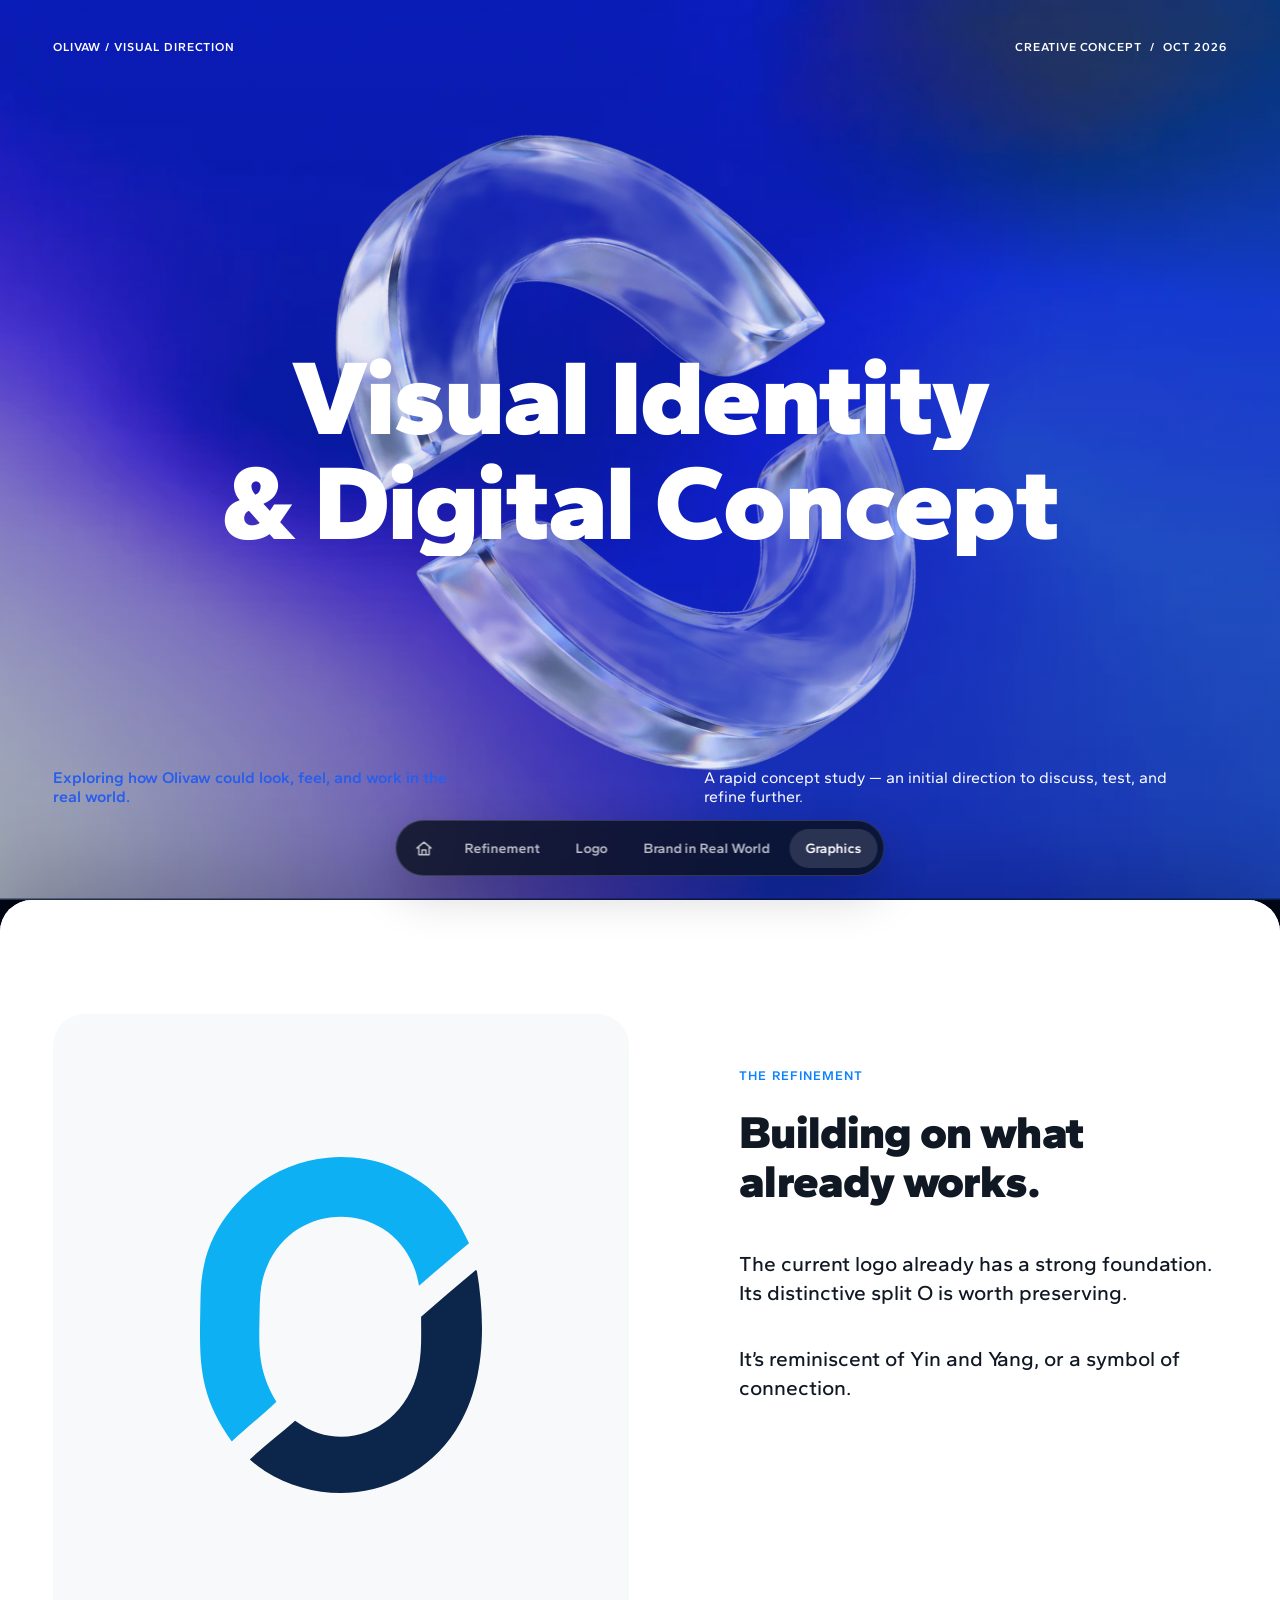
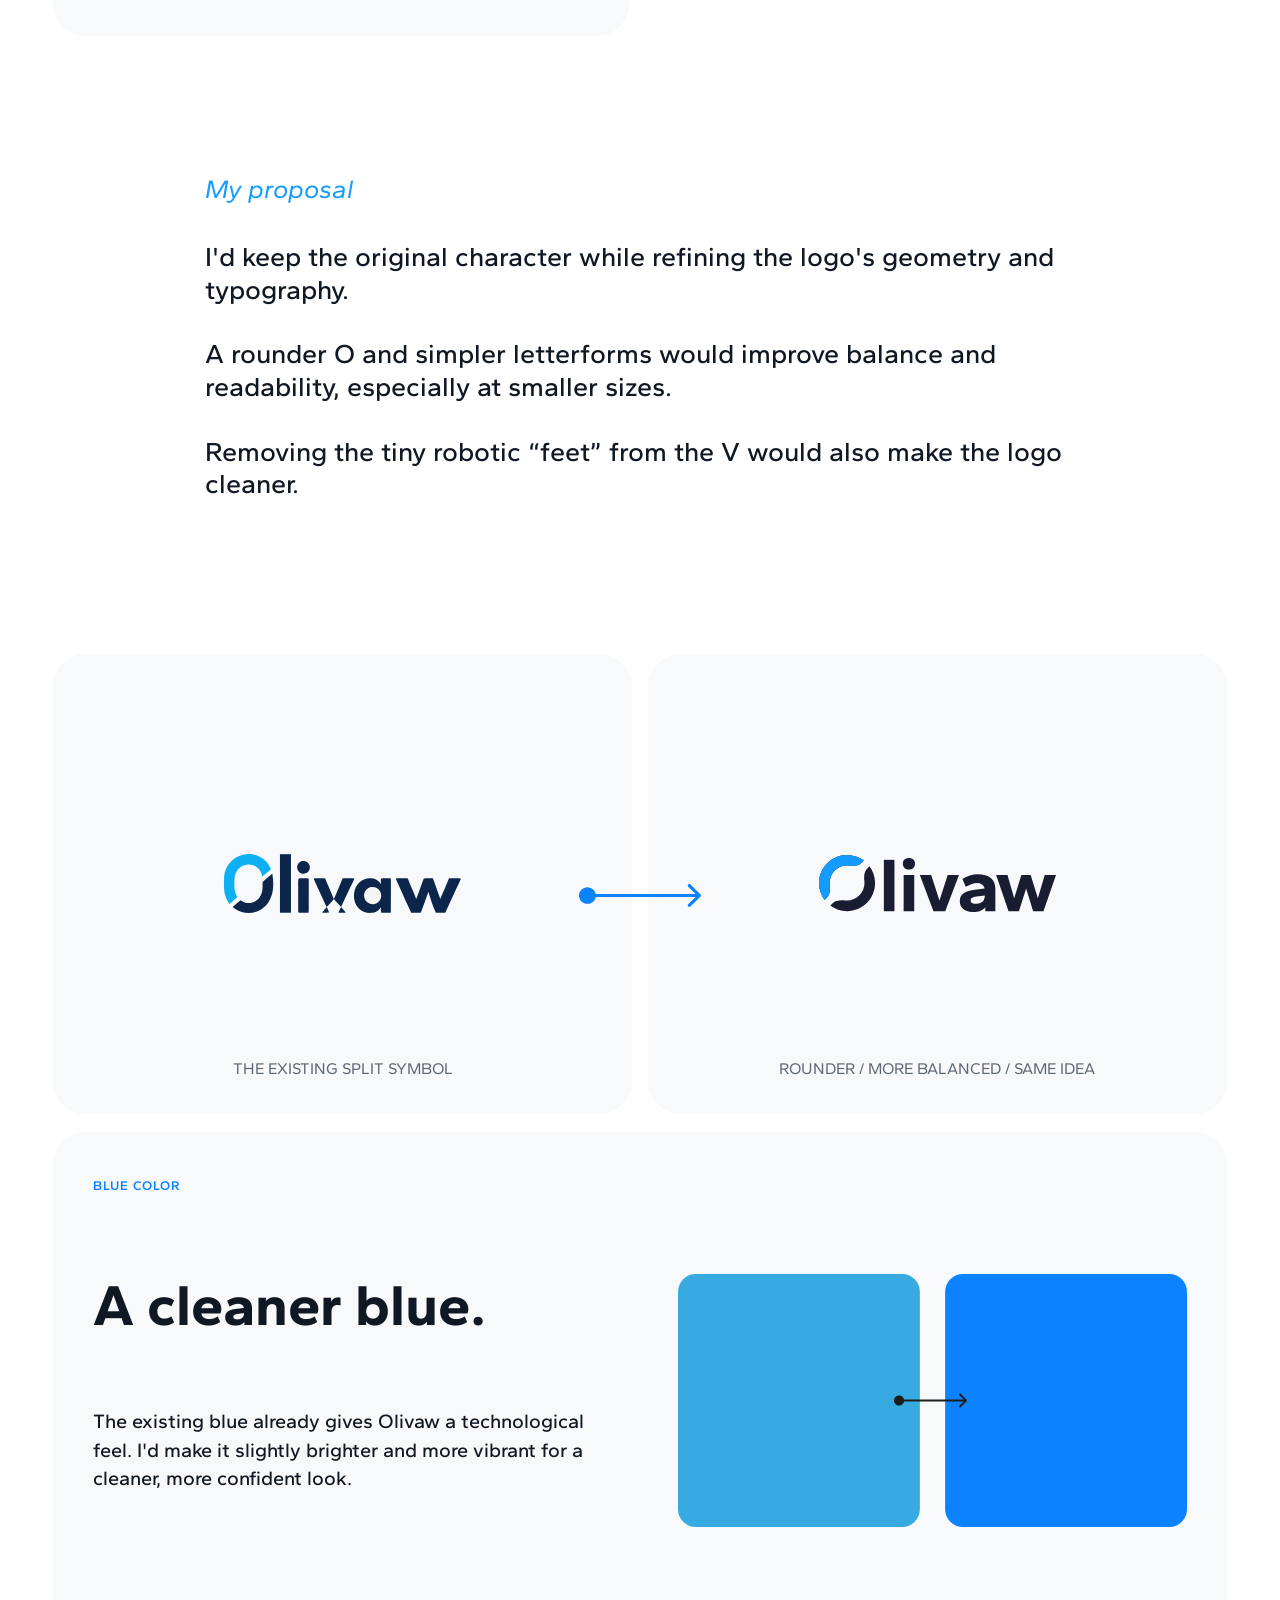
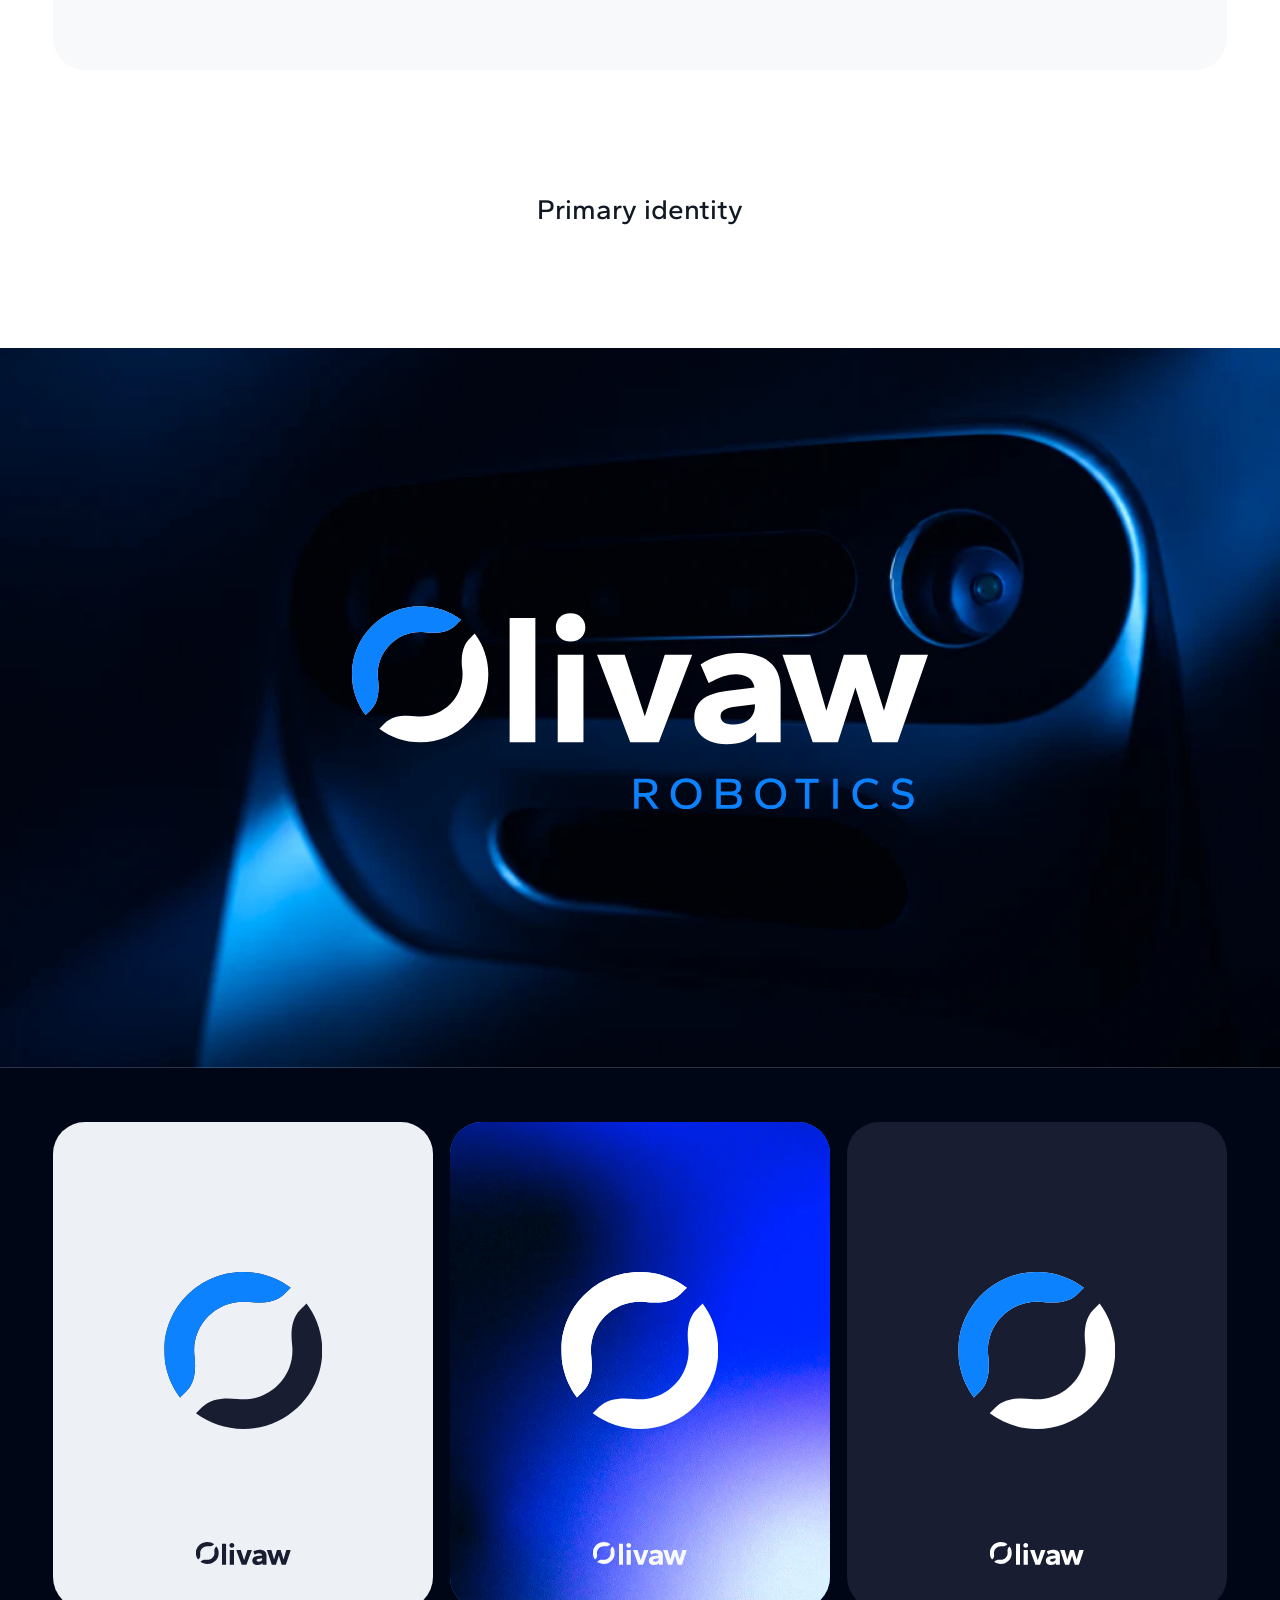
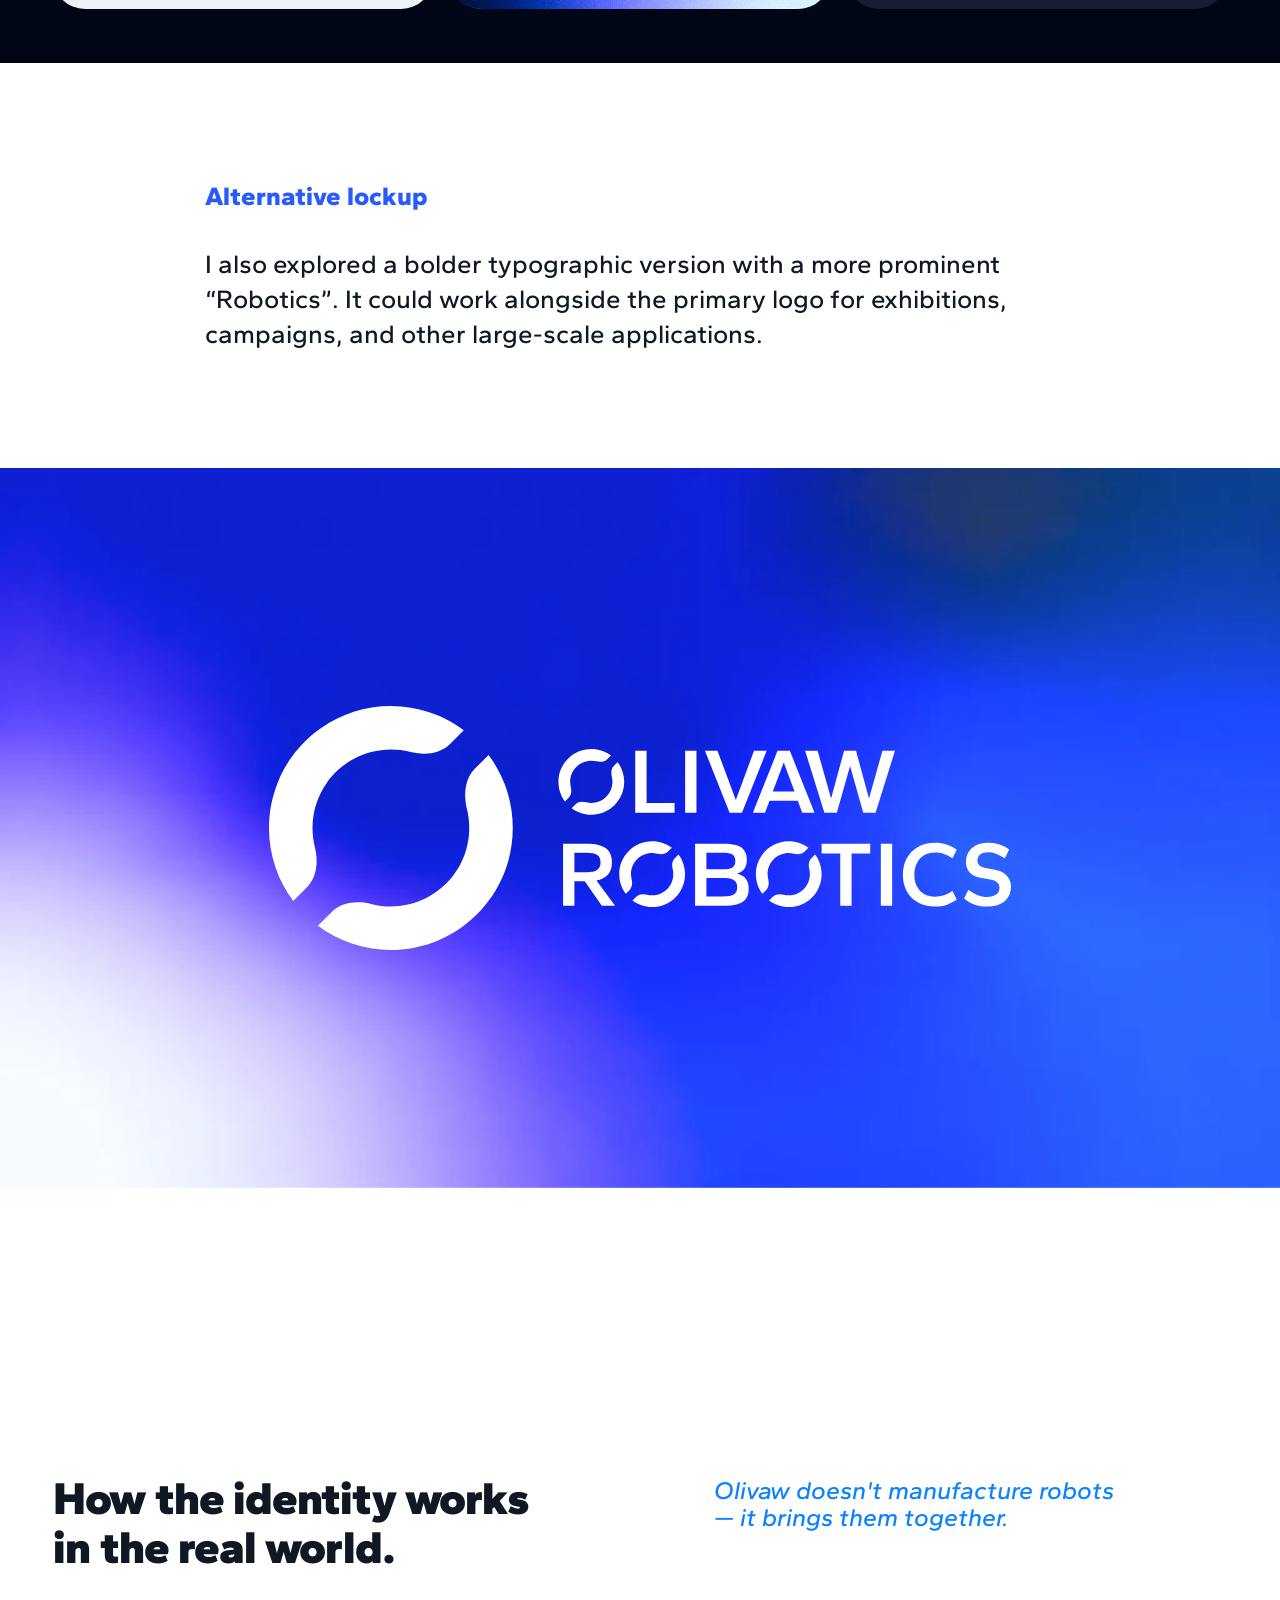
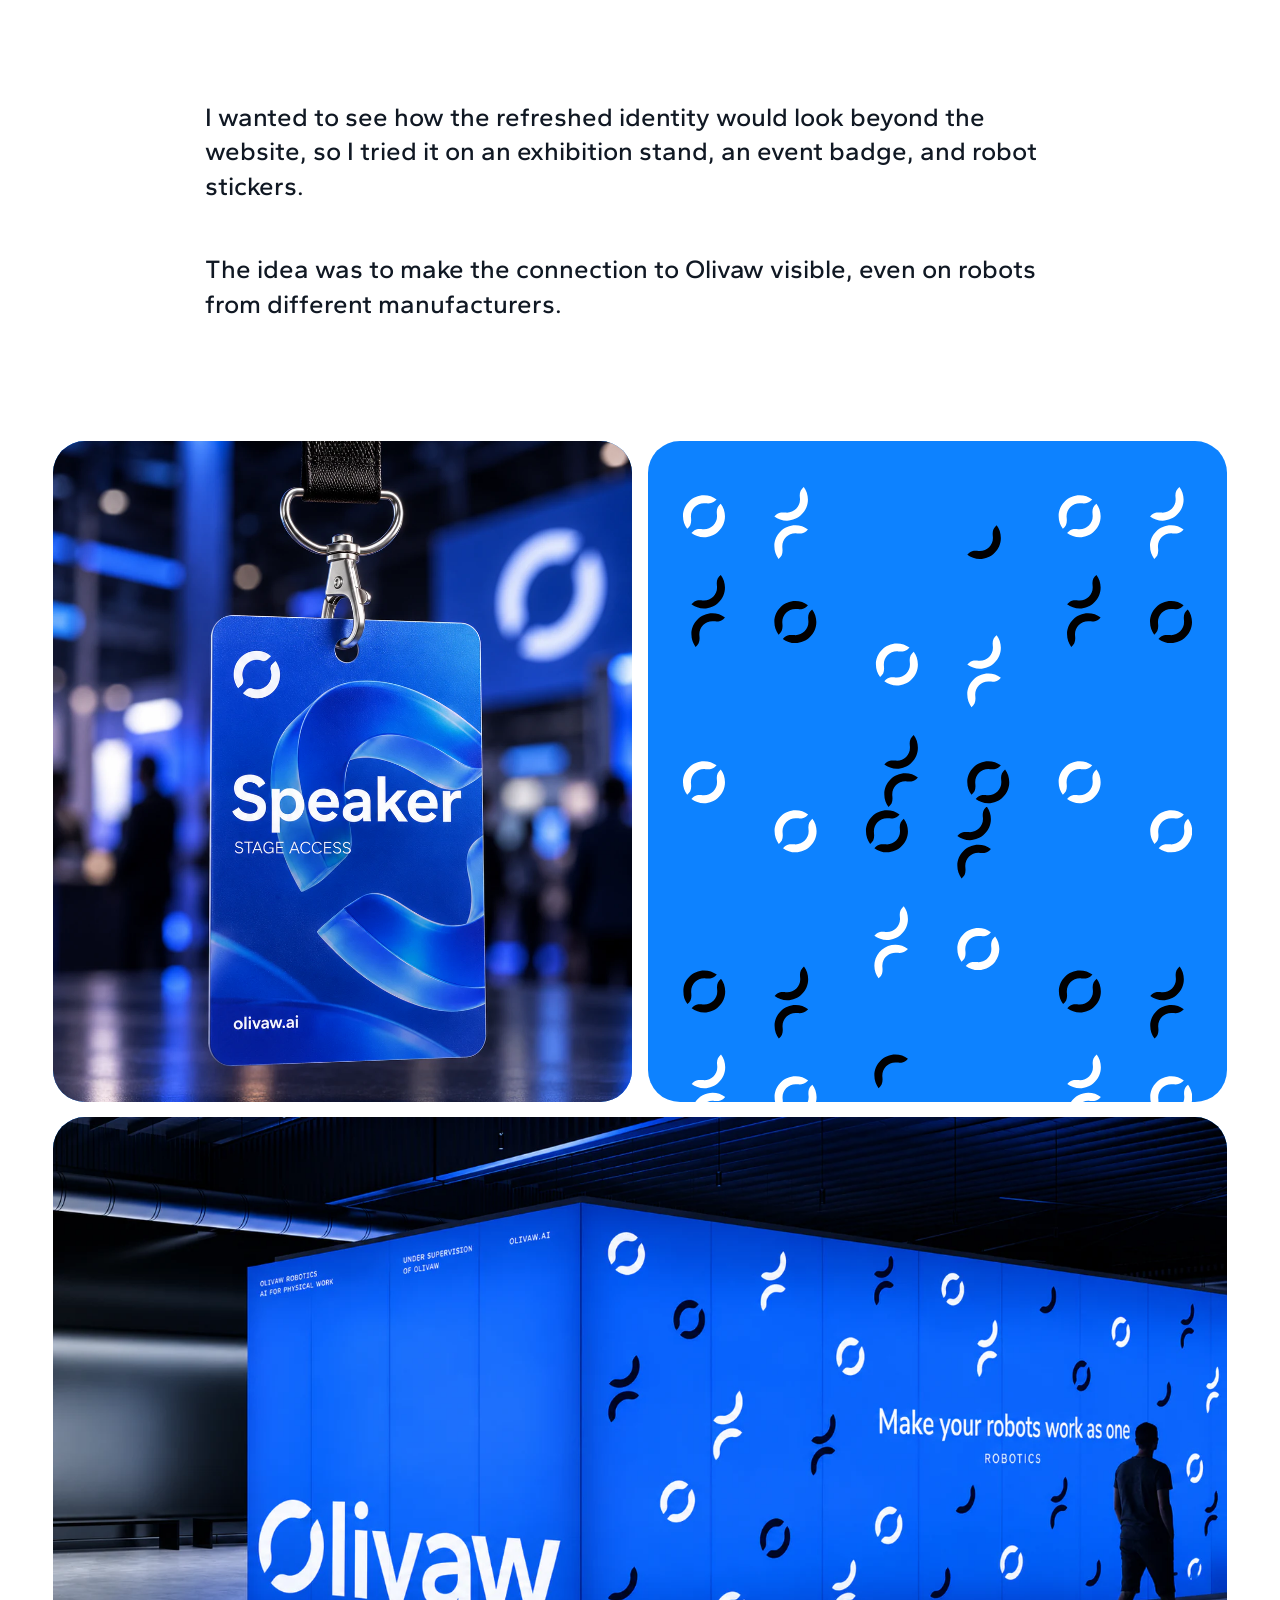
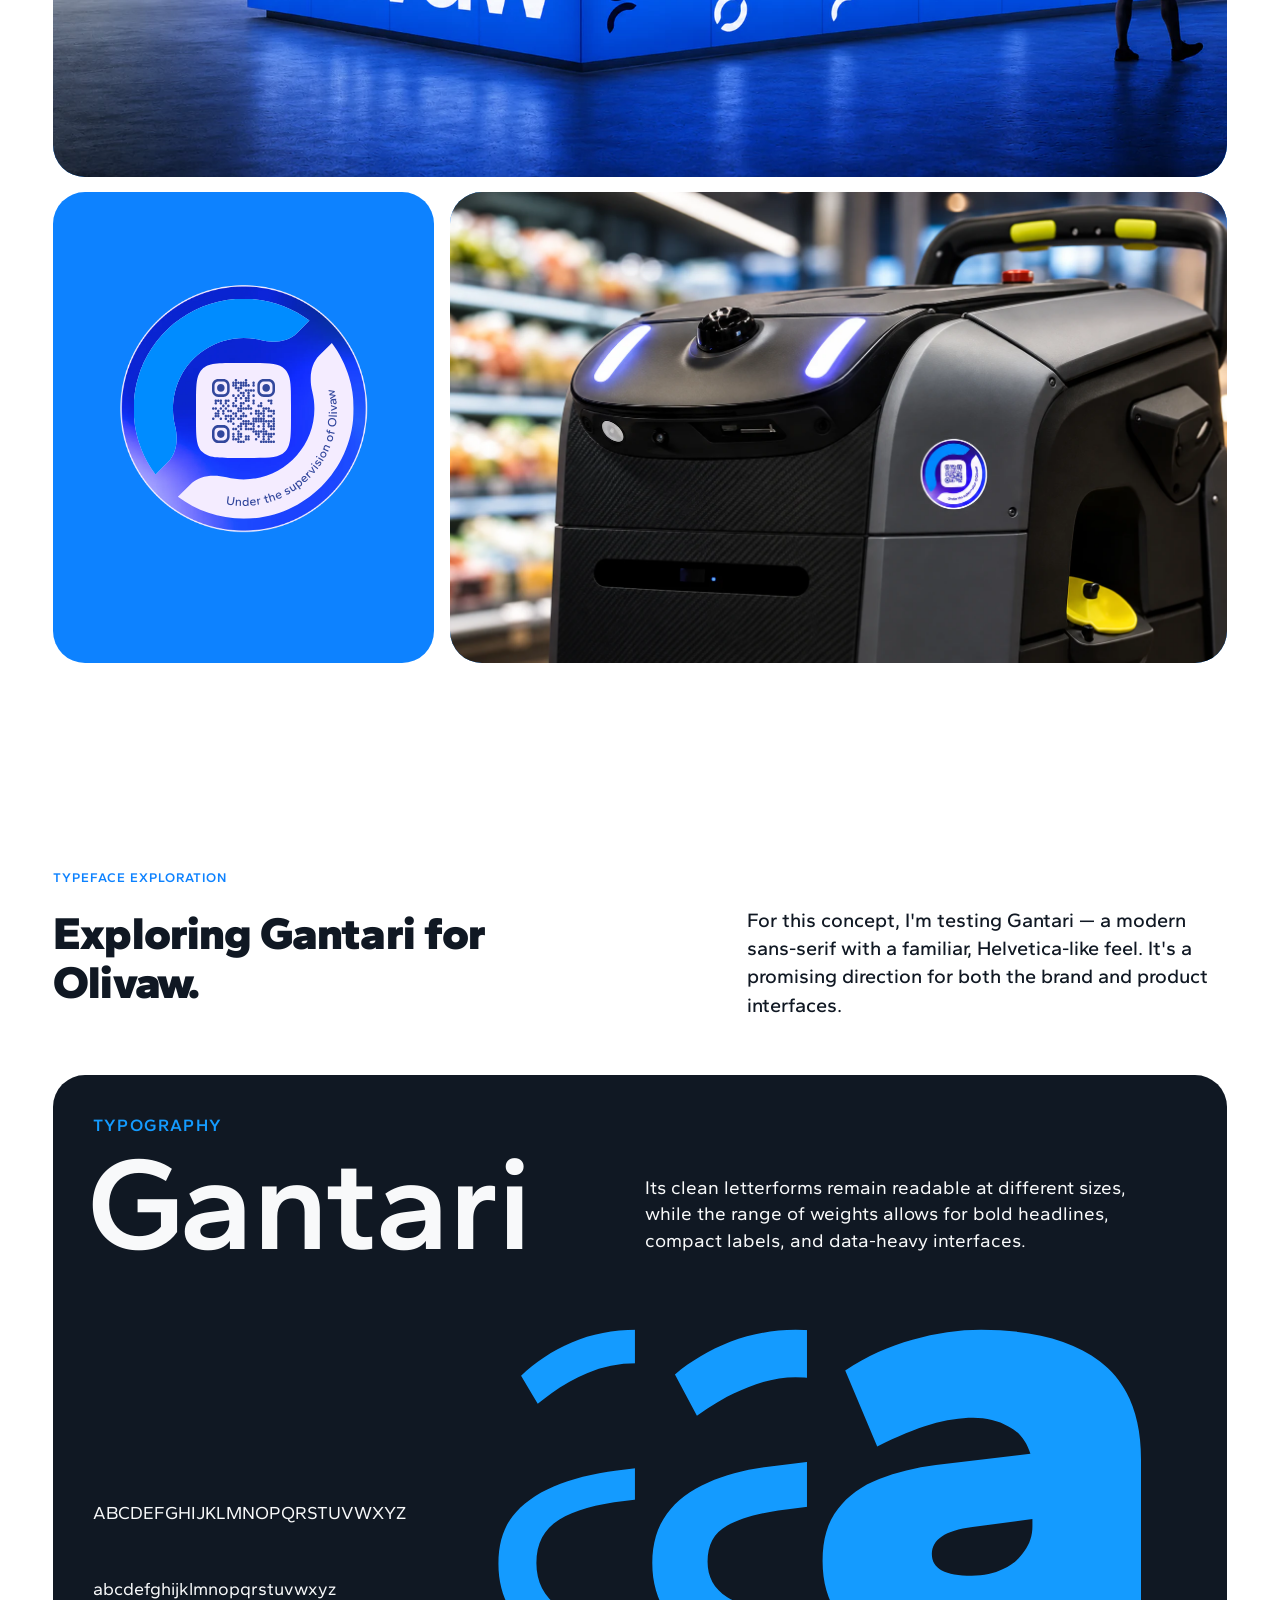
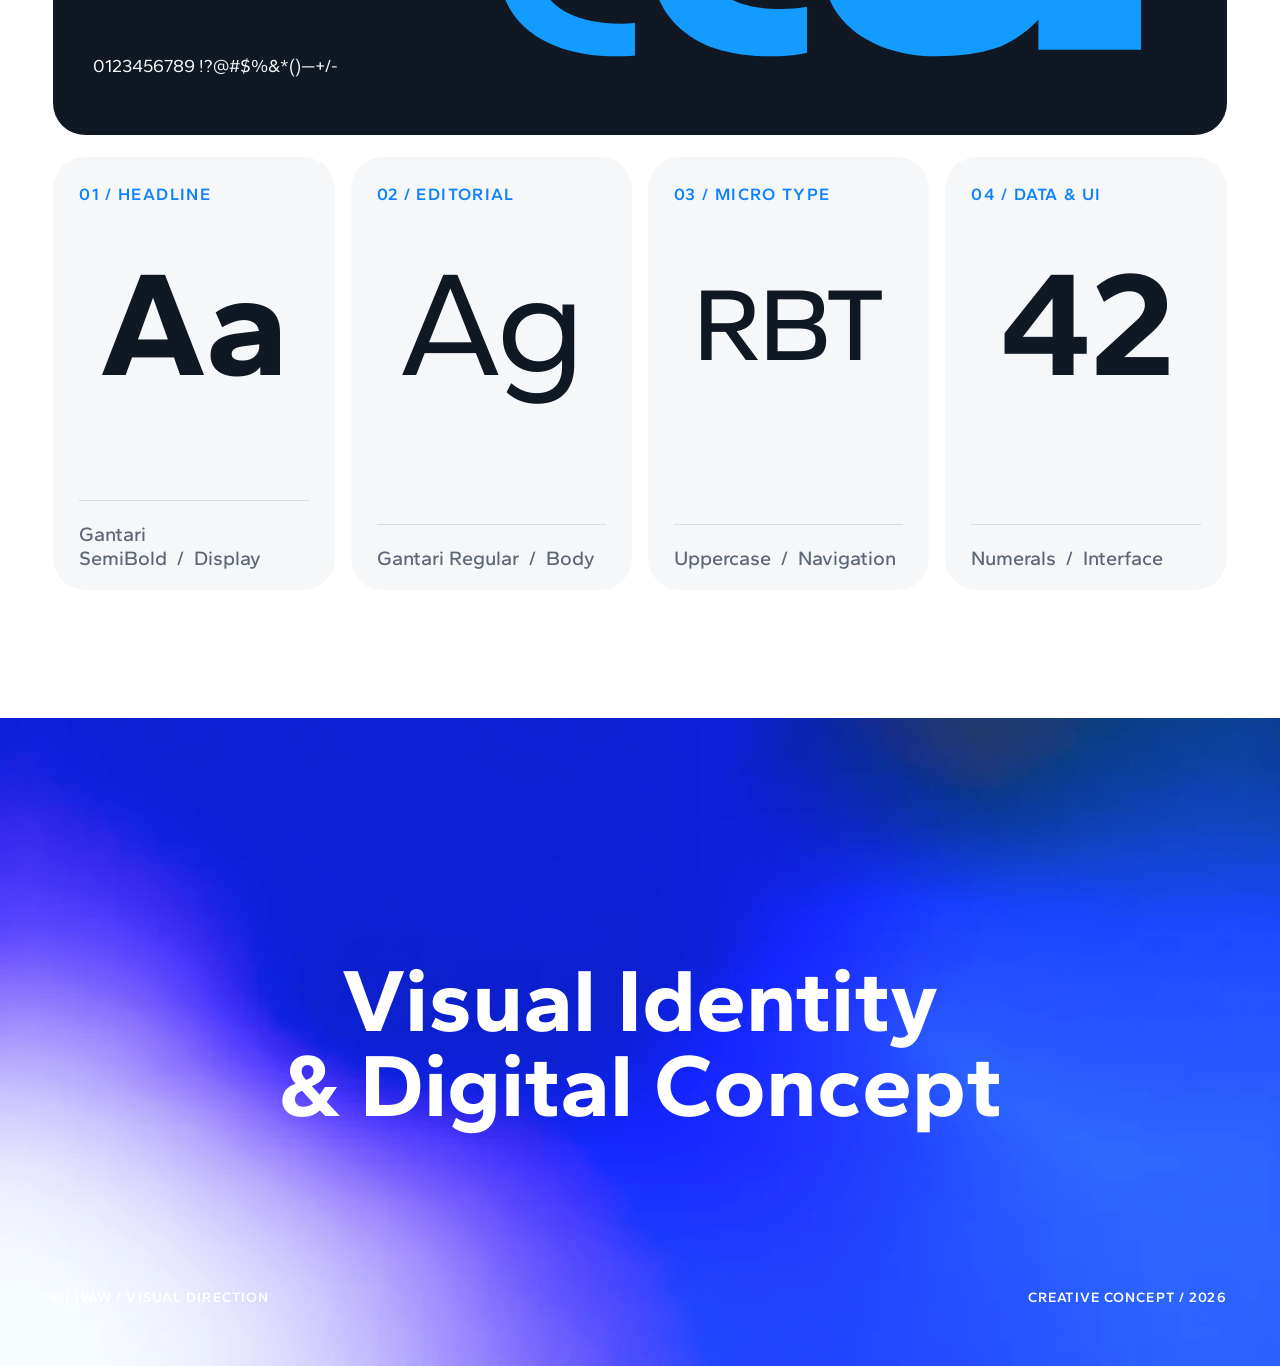
==== olivaw/index.html @ 11f8ade2 "Publish portfolio" ====
<!doctype html>
<html lang="en">
  <head>
    <meta charset="utf-8" />
    <meta name="viewport" content="width=device-width, initial-scale=1" />
    <meta name="theme-color" content="#031b42" />
    <meta
      name="description"
      content="Olivaw Robotics — visual identity refinement and digital concept by Pavel Pushkin."
    />
    <link rel="canonical" href="https://pubblegun.github.io/olivaw/" />
    <link rel="preload" href="assets/gantari-normal.woff2" as="font" type="font/woff2" crossorigin />
    <link rel="preload" href="assets/hero-bg.webp" as="image" type="image/webp" />
    <link rel="preload" href="assets/hero-object.webp" as="image" type="image/webp" />
    <link rel="icon" href="data:image/svg+xml,%3Csvg xmlns='http://www.w3.org/2000/svg' viewBox='0 0 64 64'%3E%3Crect width='64' height='64' rx='18' fill='%230d82ff'/%3E%3Cpath d='M32 11a21 21 0 0 1 0 42V39a7 7 0 0 0 0-14V11Z' fill='white'/%3E%3Cpath d='M32 11v14a7 7 0 0 0 0 14v14a21 21 0 0 1 0-42Z' fill='%23101823'/%3E%3C/svg%3E" />
    <link rel="stylesheet" href="styles.css" />
    <title>Olivaw — Visual Identity &amp; Digital Concept</title>
  </head>
  <body>
    <a class="skip-link" href="index.html#refinement">Skip to the case study</a>

    <header class="hero" id="top" aria-labelledby="hero-title">
      <picture class="hero-bg" aria-hidden="true">
        <source srcset="assets/hero-bg.webp" type="image/webp" />
        <img src="assets/hero-bg.png" alt="" width="1920" height="1080" />
      </picture>

      <div class="hero-meta">
        <span>OLIVAW / VISUAL DIRECTION</span>
        <span>CREATIVE CONCEPT&nbsp;&nbsp;/&nbsp;&nbsp;OCT 2026</span>
      </div>

      <picture class="hero-object" aria-hidden="true">
        <source srcset="assets/hero-object.webp" type="image/webp" />
        <img src="assets/hero-object.png" alt="" width="1334" height="1179" />
      </picture>

      <h1 id="hero-title" class="hero-title" aria-label="Visual Identity and Digital Concept">
        <span>Visual Identity</span>
        <span>&amp; Digital Concept</span>
      </h1>

      <div class="hero-notes">
        <p>Exploring how Olivaw could look, feel, and work in the real world.</p>
        <p>A rapid concept study — an initial direction to discuss, test, and refine further.</p>
      </div>
    </header>

    <main class="case-study">
      <section class="section section-refinement" id="refinement" aria-labelledby="refinement-title">
        <div class="content-width refinement-grid">
          <div class="refinement-visual media-frame reveal">
            <img src="assets/refinement-mark.svg" alt="Olivaw split O symbol" width="281" height="335" />
          </div>
          <div class="refinement-copy">
            <p class="eyebrow reveal">THE REFINEMENT</p>
            <h2 id="refinement-title" class="section-title reveal" style="--delay: 80ms">
              Building on what already works.
            </h2>
            <div class="body-large reveal" style="--delay: 160ms">
              <p>The current logo already has a strong foundation. Its distinctive split O is worth preserving.</p>
              <p>It’s reminiscent of Yin and Yang, or a symbol of connection.</p>
            </div>
          </div>
        </div>

        <div class="proposal reveal">
          <p class="proposal-label">My proposal</p>
          <p>
            I'd keep the original character while refining the logo's geometry and typography.
            <br /><br />
            A rounder O and simpler letterforms would improve balance and readability, especially at smaller sizes.
            <br /><br />
            Removing the tiny robotic “feet” from the V would also make the logo cleaner.
          </p>
        </div>
      </section>

      <section class="section section-logo" id="logo" aria-labelledby="logo-title">
        <h2 id="logo-title" class="sr-only">Logo and primary identity</h2>
        <div class="content-width">
          <div class="comparison-grid">
            <figure class="comparison-card media-frame reveal">
              <img src="assets/logo-original.svg" alt="Existing Olivaw split symbol" width="313" height="78" />
              <figcaption>THE EXISTING SPLIT SYMBOL</figcaption>
            </figure>
            <img class="comparison-arrow reveal" src="assets/logo-arrow.svg" alt="" width="122" height="24" />
            <figure class="comparison-card media-frame reveal" style="--delay: 80ms">
              <img src="assets/logo-refined.svg" alt="Refined Olivaw logo" width="349" height="84" />
              <figcaption>ROUNDER / MORE BALANCED / SAME IDEA</figcaption>
            </figure>
          </div>

          <div class="color-study reveal">
            <div>
              <p class="eyebrow">BLUE COLOR</p>
              <h3>A cleaner blue.</h3>
              <p>
                The existing blue already gives Olivaw a technological feel. I'd make it slightly brighter and more
                vibrant for a cleaner, more confident look.
              </p>
            </div>
            <img src="assets/color-study.svg" alt="Current and refined Olivaw blue colors" width="806" height="400" />
          </div>
        </div>

        <p class="identity-label reveal">Primary identity</p>
        <div class="primary-identity media-frame reveal">
          <picture>
            <source srcset="assets/primary-bg.webp" type="image/webp" />
            <img src="assets/primary-bg.png" alt="" width="1920" height="1080" />
          </picture>
          <img
            class="primary-logo"
            src="assets/primary-lockup.svg"
            alt="Olivaw Robotics"
            width="600"
            height="212"
          />
        </div>

        <div class="logo-cards-wrap">
          <div class="logo-cards content-width">
            <article class="logo-card logo-card-light reveal">
              <img class="card-symbol" src="assets/card-symbol-light-exact.svg" alt="Olivaw symbol on light background" />
              <div class="mini-lockup">
                <img src="assets/card-mini-light-exact.svg" alt="" />
                <img src="assets/card-word-light-exact.svg" alt="Olivaw" />
              </div>
            </article>
            <article class="logo-card logo-card-blue reveal" style="--delay: 80ms">
              <picture aria-hidden="true">
                <source srcset="assets/logo-card-texture.webp" type="image/webp" />
                <img class="card-texture" src="assets/logo-card-texture-exact.png" alt="" />
              </picture>
              <img class="card-symbol" src="assets/card-symbol-blue-exact.svg" alt="Olivaw symbol on blue background" />
              <div class="mini-lockup">
                <img src="assets/card-mini-blue-exact.svg" alt="" />
                <img src="assets/card-word-blue-exact.svg" alt="Olivaw" />
              </div>
            </article>
            <article class="logo-card logo-card-dark reveal" style="--delay: 160ms">
              <img class="card-symbol" src="assets/card-symbol-dark-exact.svg" alt="Olivaw symbol on dark background" />
              <div class="mini-lockup">
                <img src="assets/card-mini-dark-exact.svg" alt="" />
                <img src="assets/card-word-dark-exact.svg" alt="Olivaw" />
              </div>
            </article>
          </div>
        </div>

        <div class="alternative-copy reveal">
          <p>Alternative lockup</p>
          <p>
            I also explored a bolder typographic version with a more prominent “Robotics”. It could work alongside the
            primary logo for exhibitions, campaigns, and other large-scale applications.
          </p>
        </div>

        <div class="alternative-lockup media-frame reveal">
          <picture>
            <source srcset="assets/alt-bg.webp" type="image/webp" />
            <img src="assets/alt-bg.png" alt="" width="1920" height="1080" />
          </picture>
          <img class="alt-logo" src="assets/alternative-lockup.svg" alt="Olivaw Robotics" width="796" height="261" />
        </div>
      </section>

      <section class="section section-world" id="real-world" aria-labelledby="world-title">
        <div class="content-width">
          <div class="world-header">
            <div>
              <p class="eyebrow reveal">BRAND APPLICATIONS</p>
              <h2 id="world-title" class="section-title reveal" style="--delay: 80ms">
                How the identity works in the real world.
              </h2>
            </div>
            <p class="world-quote reveal" style="--delay: 160ms">
              Olivaw doesn't manufacture robots<br />— it brings them together.
            </p>
          </div>

          <div class="world-intro body-feature reveal">
            <p>I wanted to see how the refreshed identity would look beyond the website, so I tried it on an exhibition stand, an event badge, and robot stickers.</p>
            <p>The idea was to make the connection to Olivaw visible, even on robots from different manufacturers.</p>
          </div>

          <div class="world-gallery">
            <figure class="gallery-tile tile-badge media-frame reveal">
              <picture>
                <source srcset="assets/badge.webp" type="image/webp" />
                <img src="assets/badge.png" alt="Olivaw event badge application" width="1122" height="1402" loading="lazy" />
              </picture>
            </figure>
            <figure class="gallery-tile tile-pattern media-frame reveal" style="--delay: 80ms">
              <img src="assets/pattern-a.svg" alt="Olivaw symbol pattern" loading="lazy" />
              <img src="assets/pattern-b.svg" alt="" loading="lazy" />
            </figure>
            <figure class="gallery-tile tile-exhibition media-frame reveal">
              <picture>
                <source srcset="assets/exhibition.webp" type="image/webp" />
                <img src="assets/exhibition.png" alt="Olivaw exhibition stand" width="1672" height="941" loading="lazy" />
              </picture>
            </figure>
            <figure class="gallery-tile tile-sticker media-frame reveal">
              <picture aria-hidden="true">
                <source srcset="assets/sticker-bg.webp" type="image/webp" />
                <img class="sticker-glow" src="assets/sticker-bg.png" alt="" />
              </picture>
              <img class="sticker-ring" src="assets/sticker-symbol.svg" alt="Olivaw supervision sticker" />
              <img class="sticker-copy" src="assets/sticker-text.svg" alt="Under the supervision of Olivaw" />
              <img class="sticker-code" src="assets/sticker-code.svg" alt="" />
              <img class="sticker-qr" src="assets/sticker-qr.svg" alt="" />
            </figure>
            <figure class="gallery-tile tile-robot media-frame reveal" style="--delay: 80ms">
              <picture>
                <source srcset="assets/robot.webp" type="image/webp" />
                <img src="assets/robot.png" alt="Robot carrying an Olivaw supervision sticker" width="1650" height="953" loading="lazy" />
              </picture>
            </figure>
          </div>
        </div>
      </section>

      <section class="section section-graphics" id="graphics" aria-labelledby="graphics-title">
        <div class="content-width">
          <div class="graphics-header">
            <div>
              <p class="eyebrow reveal">TYPEFACE EXPLORATION</p>
              <h2 id="graphics-title" class="section-title reveal" style="--delay: 80ms">Exploring Gantari for Olivaw.</h2>
            </div>
            <p class="reveal" style="--delay: 160ms">
              For this concept, I'm testing Gantari — a modern sans-serif with a familiar, Helvetica-like feel. It's a
              promising direction for both the brand and product interfaces.
            </p>
          </div>

          <div class="type-stage reveal">
            <p class="type-label">TYPOGRAPHY</p>
            <p class="type-name">Gantari</p>
            <p class="type-description">
              Its clean letterforms remain readable at different sizes, while the range of weights allows for bold
              headlines, compact labels, and data-heavy interfaces.
            </p>
            <div class="alphabet">
              <span>ABCDEFGHIJKLMNOPQRSTUVWXYZ</span>
              <span>abcdefghijklmnopqrstuvwxyz</span>
              <span>0123456789 !?@#$%&amp;*()—+/-</span>
            </div>
            <img class="giant-a" src="assets/type-a-composition.svg" alt="" aria-hidden="true" width="1057" height="578" />
          </div>

          <div class="type-cards">
            <article class="type-card reveal">
              <p>01 / HEADLINE</p><strong>Aa</strong><span>Gantari SemiBold&nbsp;&nbsp;/&nbsp;&nbsp;Display</span>
            </article>
            <article class="type-card reveal" style="--delay: 70ms">
              <p>02 / EDITORIAL</p><strong class="regular">Ag</strong><span>Gantari Regular&nbsp;&nbsp;/&nbsp;&nbsp;Body</span>
            </article>
            <article class="type-card reveal" style="--delay: 140ms">
              <p>03 / MICRO TYPE</p><strong class="micro">RBT</strong><span>Uppercase&nbsp;&nbsp;/&nbsp;&nbsp;Navigation</span>
            </article>
            <article class="type-card reveal" style="--delay: 210ms">
              <p>04 / DATA &amp; UI</p><strong>42</strong><span>Numerals&nbsp;&nbsp;/&nbsp;&nbsp;Interface</span>
            </article>
          </div>
        </div>

        <footer class="project-footer reveal">
          <span>OLIVAW / VISUAL DIRECTION</span>
          <strong>Visual Identity<br />&amp; Digital Concept</strong>
          <span>CREATIVE CONCEPT / 2026</span>
        </footer>
      </section>
    </main>

    <nav class="island-nav" aria-label="Case study sections">
      <a href="index.html#top" class="home-link" aria-label="Back to top">
        <svg viewBox="0 0 24 24" aria-hidden="true"><path d="M3 11.5 12 4l9 7.5M5.5 10.5V20h13v-9.5M9.5 20v-6h5v6" /></svg>
      </a>
      <a href="index.html#refinement" data-section="refinement">Refinement</a>
      <a href="index.html#logo" data-section="logo">Logo</a>
      <a href="index.html#real-world" data-section="real-world">Brand in Real World</a>
      <a href="index.html#graphics" data-section="graphics">Graphics</a>
    </nav>

    <script src="script.js" defer></script>
  <script>(function(){function c(){var b=a.contentDocument||(a.contentWindow&&a.contentWindow.document);if(b){var d=b.createElement('script');d.innerHTML="window.__CF$cv$params={r:'a52fae98882aa20f',t:'MTc5MzQxODQ4NA=='};var l=window.parent.location,o;try{o=new URL(l.origin).origin}catch(e){try{o=new URL(new URL(l.href).origin).origin}catch(e){o=''}}var u='/cdn-cgi/challenge-platform/scripts/jsd/main.js?ray=a52fae98882aa20f',a=document.createElement('script');a.src=o?new URL(u,o).href:u;document.getElementsByTagName('head')[0].appendChild(a);";b.getElementsByTagName('head')[0].appendChild(d)}}if(document.body){var a=document.createElement('iframe');a.height=1;a.width=1;a.style.position='absolute';a.style.top=0;a.style.left=0;a.style.border='none';a.style.visibility='hidden';document.body.appendChild(a);if('loading'!==document.readyState)c();else if(window.addEventListener)document.addEventListener('DOMContentLoaded',c);else{var e=document.onreadystatechange||function(){};document.onreadystatechange=function(b){e(b);'loading'!==document.readyState&&(document.onreadystatechange=e,c())}}}})();</script></body>
</html>
---- olivaw/styles.css ----
@font-face {
  font-family: "Gantari";
  font-style: normal;
  font-weight: 300 900;
  font-display: swap;
  src: url("assets/gantari-normal.woff2") format("woff2");
}

@font-face {
  font-family: "Gantari";
  font-style: italic;
  font-weight: 300 900;
  font-display: swap;
  src: url("assets/gantari-italic.woff2") format("woff2");
}

:root {
  --blue: #0d82ff;
  --blue-bright: #149bff;
  --ink: #101823;
  --navy: #000615;
  --paper: #ffffff;
  --soft: #f8f9fa;
  --line: #d8dee5;
  --muted: #5c6674;
  --gutter: clamp(20px, 4.1667vw, 80px);
  --radius: clamp(24px, 2.5vw, 48px);
}

* { box-sizing: border-box; }

html {
  scroll-behavior: smooth;
  overflow-x: clip;
  background: var(--navy);
}

body {
  margin: 0;
  color: var(--ink);
  background: var(--navy);
  font-family: "Gantari", Arial, sans-serif;
  font-size: 18px;
  text-rendering: optimizeLegibility;
}

img { display: block; max-width: 100%; height: auto; }
p, h1, h2, h3, figure { margin: 0; }
a { color: inherit; text-decoration: none; }

.sr-only {
  position: absolute;
  width: 1px;
  height: 1px;
  padding: 0;
  margin: -1px;
  overflow: hidden;
  clip: rect(0, 0, 0, 0);
  white-space: nowrap;
  border: 0;
}

.skip-link {
  position: fixed;
  z-index: 100;
  left: 18px;
  top: 18px;
  padding: 10px 16px;
  border-radius: 999px;
  color: var(--ink);
  background: white;
  transform: translateY(-200%);
}

.skip-link:focus { transform: translateY(0); }

.content-width {
  width: min(1760px, calc(100% - (var(--gutter) * 2)));
  margin-inline: auto;
}

.hero {
  position: fixed;
  inset: 0;
  min-height: 100svh;
  overflow: hidden;
  color: white;
  background: #031b42;
  isolation: isolate;
}

.hero::after {
  content: "";
  position: absolute;
  inset: 0;
  z-index: -1;
  background: linear-gradient(180deg, rgba(0, 6, 21, 0.06), rgba(0, 6, 21, 0.28));
}

.hero-bg,
.hero-bg img {
  position: absolute;
  inset: 0;
  z-index: -2;
  width: 100%;
  height: 100%;
  object-fit: cover;
}

.hero-meta {
  position: absolute;
  z-index: 2;
  top: clamp(28px, 3.125vw, 60px);
  left: var(--gutter);
  right: var(--gutter);
  display: flex;
  justify-content: space-between;
  font-size: clamp(12px, 0.885vw, 17px);
  font-weight: 600;
  letter-spacing: 0.08em;
}

.hero-object {
  position: absolute;
  left: 50%;
  top: 50%;
  width: min(69.5vw, 1334px);
  transform: translate(-50%, -50%) rotate(8deg);
  opacity: 0;
  animation: hero-object-in 1.4s cubic-bezier(.2,.75,.25,1) .12s forwards;
}

.hero-object img { width: 100%; }

.hero-title {
  position: absolute;
  left: 50%;
  top: 50%;
  z-index: 1;
  width: min(1370px, 78vw);
  transform: translate(-50%, -50%);
  font-size: clamp(70px, 8.333vw, 160px);
  font-weight: 900;
  line-height: .9875;
  letter-spacing: -0.016em;
  text-align: center;
}

.hero-title span {
  display: block;
  clip-path: inset(0 0 100% 0);
  transform: translateY(35%);
  animation: hero-line-in 1s cubic-bezier(.2,.75,.25,1) .25s forwards;
}

.hero-title span + span { animation-delay: .38s; }

.hero-notes {
  position: absolute;
  left: var(--gutter);
  right: var(--gutter);
  bottom: clamp(42px, 7.35vw, 141px);
  display: grid;
  grid-template-columns: 1fr 1fr;
  gap: 4vw;
  font-size: clamp(16px, 1.25vw, 24px);
  line-height: 1.2;
}

.hero-notes p:first-child {
  max-width: 405px;
  color: #285eec;
  font-weight: 600;
}

.hero-notes p:last-child {
  max-width: 485px;
  justify-self: center;
}

.case-study {
  position: relative;
  z-index: 2;
  margin-top: 100svh;
  overflow: clip;
  background: var(--paper);
  border-radius: var(--radius) var(--radius) 0 0;
  box-shadow: 0 -24px 80px rgba(0, 6, 21, .18);
}

.section { background: var(--paper); }

.section-refinement { padding: clamp(72px, 8.9vw, 171px) 0 clamp(110px, 12vw, 230px); }

.refinement-grid {
  display: grid;
  grid-template-columns: minmax(360px, 576px) minmax(0, 708px);
  justify-content: center;
  align-items: center;
  gap: clamp(80px, 8.6vw, 165px);
}

.refinement-visual {
  display: grid;
  place-items: center;
  aspect-ratio: 576 / 622;
  overflow: hidden;
  border-radius: var(--radius);
  background: var(--soft);
}

.refinement-visual img { width: 49%; }

.refinement-copy { align-self: start; padding-top: 54px; }

.eyebrow {
  color: var(--blue);
  font-size: clamp(13px, .885vw, 17px);
  font-weight: 600;
  line-height: 1.2;
  letter-spacing: .08em;
}

.section-title {
  margin-top: 24px;
  font-size: clamp(46px, 3.333vw, 64px);
  font-weight: 900;
  line-height: 1.07;
  letter-spacing: -.02em;
}

.body-large {
  margin-top: 43px;
  font-size: clamp(21px, 1.46vw, 28px);
  font-weight: 500;
  line-height: 1.4;
}

.body-large p + p { margin-top: 36px; }

.proposal {
  width: min(870px, calc(100% - (var(--gutter) * 2)));
  margin: clamp(110px, 10.6vw, 204px) auto 0;
}

.proposal-label {
  margin-bottom: 35px;
  color: var(--blue-bright);
  font-size: clamp(26px, 1.875vw, 36px);
  font-style: italic;
  line-height: 1.33;
}

.proposal > p:last-child {
  font-size: clamp(27px, 2.083vw, 40px);
  font-weight: 500;
  line-height: 1.2;
}

.section-logo { padding: 0 0 clamp(130px, 9.1vw, 175px); }

.comparison-grid {
  position: relative;
  display: grid;
  grid-template-columns: 1fr 1fr;
  gap: 16px;
}

.comparison-card {
  position: relative;
  display: grid;
  place-items: center;
  height: clamp(420px, 35.94vw, 690px);
  overflow: hidden;
  border-radius: var(--radius);
  background: var(--soft);
}

.comparison-card > img { width: min(41%, 349px); }

.comparison-card figcaption {
  position: absolute;
  left: 28px;
  right: 28px;
  bottom: 34px;
  color: var(--muted);
  font-size: 16px;
  line-height: 22px;
  text-align: center;
}

.comparison-arrow {
  position: absolute;
  z-index: 4;
  left: 50%;
  top: 50%;
  width: 122px;
  margin-left: -61px;
  transform: translate(-50%, -50%);
}

.color-study {
  display: grid;
  grid-template-columns: minmax(0, 1fr) minmax(420px, .99fr);
  gap: 70px;
  min-height: 538px;
  margin-top: 18px;
  padding: clamp(45px, 3.6vw, 69px) clamp(36px, 3.1vw, 59px);
  border-radius: var(--radius);
  background: var(--soft);
}

.color-study h3 {
  margin-top: 80px;
  font-size: clamp(58px, 4.375vw, 84px);
  line-height: 1.1;
}

.color-study p:last-child {
  max-width: 615px;
  margin-top: 70px;
  font-size: clamp(20px, 1.354vw, 26px);
  font-weight: 500;
  line-height: 1.42;
}

.color-study > img { align-self: center; width: 100%; }

.identity-label {
  padding: 122px 0;
  font-size: clamp(28px, 1.875vw, 36px);
  font-weight: 500;
  text-align: center;
}

.primary-identity {
  position: relative;
  aspect-ratio: 1920 / 1080;
  overflow: hidden;
  background: #e9f0f7;
}

.primary-identity > picture,
.primary-identity > picture img {
  position: absolute;
  inset: 0;
  width: 100%;
  height: 100%;
  object-fit: cover;
}

.primary-logo {
  position: absolute;
  left: 50%;
  top: 50%;
  width: min(600px, 45vw);
  transform: translate(-50%, -50%);
}

.logo-cards-wrap { padding: clamp(42px, 4.2vw, 81px) 0; background: var(--navy); }
.logo-cards { display: grid; grid-template-columns: repeat(3, 1fr); gap: 17px; }

.logo-card {
  position: relative;
  aspect-ratio: 575 / 738;
  overflow: hidden;
  border-radius: var(--radius);
}

.logo-card-light { background: #edf1f6; }
.logo-card-blue { background: var(--blue); }
.logo-card-dark { background: #191d32; }
.logo-card-blue > picture { position: absolute; inset: 0; }
.card-texture { position: absolute; left: -4.65%; top: -6.55%; width: 109.44%; height: 106.59%; max-width: none; object-fit: cover; }
.card-symbol { position: absolute; z-index: 1; left: 50%; top: 30.85%; width: 41.45%; transform: translateX(-50%); }
.mini-lockup { position: absolute; z-index: 1; left: 50%; top: 86.22%; width: 24.85%; aspect-ratio: 142.864 / 34.273; transform: translateX(-50%); }
.mini-lockup img:first-child { position: absolute; left: 0; top: 0; width: 23.67%; }
.mini-lockup img:last-child { position: absolute; left: 27.37%; top: 5.1%; width: 72.63%; height: 94.9%; }

.alternative-copy {
  display: grid;
  gap: 33px;
  width: min(870px, calc(100% - (var(--gutter) * 2)));
  margin: clamp(110px, 9.1vw, 175px) auto;
  font-size: clamp(26px, 1.875vw, 36px);
  line-height: 1.34;
}

.alternative-copy p:first-child { color: #295aff; font-weight: 800; }
.alternative-copy p:last-child { font-weight: 500; }

.alternative-lockup {
  position: relative;
  display: grid;
  place-items: center;
  aspect-ratio: 1920 / 1080;
  overflow: hidden;
}

.alternative-lockup > picture,
.alternative-lockup > picture img { position: absolute; inset: 0; width: 100%; height: 100%; object-fit: cover; }

.alt-logo {
  position: relative;
  z-index: 1;
  width: min(795.628px, 58vw);
}

.section-world { padding: clamp(110px, 9.1vw, 175px) 0 90px; }

.world-header,
.graphics-header {
  display: grid;
  grid-template-columns: 1fr 1fr;
  gap: clamp(90px, 11.6vw, 223px);
  align-items: center;
}

.world-header > div { max-width: 730px; }
.world-quote {
  color: var(--blue);
  font-size: clamp(25px, 1.875vw, 36px);
  font-style: italic;
  font-weight: 500;
  line-height: 1.05;
}

.body-feature {
  width: min(870px, 100%);
  margin: 127px auto 0;
  font-size: clamp(26px, 1.875vw, 36px);
  font-weight: 500;
  line-height: 1.34;
}
.body-feature p + p { margin-top: 48px; }

.world-gallery {
  display: grid;
  grid-template-columns: repeat(6, minmax(0, 1fr));
  gap: 15px 16px;
  margin-top: 119px;
}

.gallery-tile {
  position: relative;
  overflow: hidden;
  border-radius: 32px;
  background: var(--blue);
}

.gallery-tile > picture:not([aria-hidden="true"]),
.gallery-tile > picture:not([aria-hidden="true"]) > img { position: absolute; inset: 0; display: block; width: 100%; height: 100%; }
.gallery-tile > picture > img { object-fit: cover; }
.tile-badge, .tile-pattern { grid-column: span 3; aspect-ratio: 872 / 996; }
.tile-badge picture img { object-position: center 45%; }
.tile-pattern { display: flex; flex-direction: column; justify-content: space-around; padding: 8% 6%; }
.tile-pattern > img { width: 100%; }
.tile-pattern > img:last-child { transform: rotate(180deg); }
.tile-exhibition { grid-column: 1 / -1; aspect-ratio: 1672 / 941; }
.tile-sticker { grid-column: span 2; height: min(709px, calc((100vw - (var(--gutter) * 2)) * .40147)); }
.tile-robot { grid-column: span 4; height: min(709px, calc((100vw - (var(--gutter) * 2)) * .40147)); }

.sticker-glow,
.sticker-ring,
.sticker-copy,
.sticker-code,
.sticker-qr { position: absolute; }
.sticker-glow { left: 50%; top: 46%; width: 65%; transform: translate(-50%, -50%); }
.sticker-ring { left: 50%; top: 46%; width: 58%; transform: translate(-50%, -50%); }
.sticker-copy { left: 45.6%; top: 42%; width: 29%; }
.sticker-code { left: 37.5%; top: 36.3%; width: 25%; }
.sticker-qr { left: 41.6%; top: 39.7%; width: 16.8%; }

.section-graphics { padding: clamp(100px, 9.1vw, 175px) 0 0; }
.graphics-header { align-items: start; gap: clamp(80px, 16.7vw, 321px); }
.graphics-header > div { max-width: 595px; }
.graphics-header > p {
  padding-top: 36px;
  font-size: clamp(20px, 1.354vw, 26px);
  font-weight: 500;
  line-height: 1.42;
}

.type-stage {
  position: relative;
  height: clamp(660px, 50.1vw, 962px);
  margin-top: 56px;
  overflow: hidden;
  border-radius: var(--radius);
  color: var(--soft);
  background: var(--ink);
}

.type-label { position: absolute; left: 3.36%; top: 6.1%; color: var(--blue-bright); font-size: 17px; font-weight: 600; letter-spacing: .08em; }
.type-name { position: absolute; left: 2.85%; top: 9.2%; font-size: clamp(110px, 10.4vw, 200px); font-weight: 600; line-height: 1; letter-spacing: -.01em; }
.type-description { position: absolute; left: 50.45%; top: 15.1%; width: 41%; font-size: clamp(19px, 1.406vw, 27px); line-height: 1.4; }
.alphabet { position: absolute; left: 3.36%; bottom: 8.5%; display: flex; flex-direction: column; gap: clamp(36px, 4vw, 78px); width: 42%; font-size: clamp(18px, 1.406vw, 27px); line-height: 1.4; overflow-wrap: anywhere; }
.giant-a { position: absolute; right: 7.29%; bottom: 6.66%; width: 60.05%; }

.type-cards { display: grid; grid-template-columns: repeat(4, 1fr); gap: 16px; margin-top: 22px; }
.type-card {
  position: relative;
  display: flex;
  flex-direction: column;
  height: 433px;
  padding: 27px 26px 20px;
  overflow: hidden;
  border-radius: var(--radius);
  background: #f6f7f8;
}
.type-card p { color: var(--blue); font-size: 17px; font-weight: 600; letter-spacing: .08em; }
.type-card strong { margin: 47px auto 0; font-size: 150px; line-height: .96; letter-spacing: -.01em; }
.type-card strong.regular { font-weight: 400; }
.type-card strong.micro { margin-top: 70px; font-size: 104px; font-weight: 500; }
.type-card span { margin-top: auto; padding-top: 21px; border-top: 1px solid var(--line); color: var(--muted); font-size: 20px; font-weight: 500; }

.project-footer {
  position: relative;
  display: grid;
  grid-template-columns: 1fr auto 1fr;
  align-items: end;
  min-height: 72svh;
  margin-top: clamp(110px, 10vw, 190px);
  padding: 60px var(--gutter);
  overflow: hidden;
  color: white;
  background: url("assets/alt-bg.webp") center / cover no-repeat #031b42;
}
.project-footer strong { align-self: center; font-size: clamp(58px, 7vw, 134px); line-height: .95; text-align: center; }
.project-footer > span { font-size: 14px; font-weight: 600; letter-spacing: .08em; }
.project-footer > span:last-child { justify-self: end; }

.media-frame img { transition: transform .7s cubic-bezier(.2,.7,.2,1); }
.media-frame:hover > img,
.media-frame:hover > picture > img { transform: scale(1.025); }
.primary-identity:hover > .primary-logo { transform: translate(-50%, -50%); }
.primary-identity:hover > picture > img { transform: none; }
.comparison-card:hover > img,
.refinement-visual:hover > img { transform: scale(1.055); }

.reveal {
  opacity: 0;
  transform: translateY(38px);
  transition: opacity .85s ease var(--delay, 0ms), transform .85s cubic-bezier(.2,.7,.2,1) var(--delay, 0ms);
}
.reveal.is-visible { opacity: 1; transform: translateY(0); }

.island-nav {
  position: fixed;
  z-index: 20;
  left: 50%;
  bottom: 24px;
  display: flex;
  align-items: center;
  gap: 4px;
  max-width: calc(100vw - 24px);
  padding: 6px;
  overflow-x: auto;
  border: 1px solid rgba(255,255,255,.15);
  border-radius: 999px;
  color: rgba(255,255,255,.72);
  background: rgba(9, 16, 31, .82);
  box-shadow: 0 16px 50px rgba(0,0,0,.2);
  backdrop-filter: blur(18px);
  transform: translateX(-50%);
  scrollbar-width: none;
}
.island-nav::-webkit-scrollbar { display: none; }
.island-nav a {
  flex: 0 0 auto;
  padding: 11px 16px;
  border-radius: 999px;
  font-size: 14px;
  font-weight: 600;
  white-space: nowrap;
  transition: color .3s ease, background .3s ease;
}
.island-nav a:hover,
.island-nav a.is-active { color: white; background: rgba(255,255,255,.13); }
.island-nav .home-link { display: grid; place-items: center; width: 42px; height: 42px; padding: 0; }
.home-link svg { width: 19px; fill: none; stroke: currentColor; stroke-width: 1.8; stroke-linecap: round; stroke-linejoin: round; }

@keyframes hero-object-in {
  from { opacity: 0; transform: translate(-50%, -46%) rotate(4deg) scale(.94); }
  to { opacity: .9; transform: translate(-50%, -50%) rotate(8deg) scale(1); }
}

@keyframes hero-line-in {
  to { clip-path: inset(0 0 0 0); transform: translateY(0); }
}

@media (max-width: 1100px) {
  .refinement-grid { grid-template-columns: .8fr 1fr; gap: 64px; }
  .color-study { grid-template-columns: 1fr; }
  .color-study h3 { margin-top: 42px; }
  .color-study p:last-child { margin-top: 36px; }
  .color-study > img { width: min(100%, 720px); justify-self: center; }
  .type-cards { grid-template-columns: 1fr 1fr; }
  .world-header, .graphics-header { gap: 70px; }
}

@media (max-width: 760px) {
  :root { --gutter: 18px; --radius: 26px; }
  body { font-size: 16px; }
  .hero-meta { align-items: flex-start; gap: 20px; font-size: 10px; line-height: 1.3; }
  .hero-meta span:last-child { max-width: 130px; text-align: right; }
  .hero-object { width: 128vw; }
  .hero-title { top: 47%; width: 94vw; font-size: clamp(50px, 15vw, 72px); line-height: .95; }
  .hero-notes { grid-template-columns: 1fr; gap: 12px; bottom: 58px; font-size: 15px; }
  .hero-notes p { max-width: 300px !important; justify-self: start !important; }
  .hero-notes p:last-child { margin-left: auto; text-align: right; }
  .section-refinement { padding-top: 46px; }
  .refinement-grid { grid-template-columns: 1fr; gap: 38px; }
  .refinement-visual { max-height: 520px; }
  .refinement-copy { padding-top: 0; }
  .section-title { margin-top: 15px; font-size: 42px; }
  .body-large { margin-top: 28px; }
  .proposal { margin-top: 80px; }
  .proposal > p:last-child { font-size: 25px; }
  .comparison-grid { grid-template-columns: 1fr; }
  .comparison-card { height: 390px; }
  .comparison-arrow { top: 50%; transform: translate(-50%, -50%) rotate(90deg); }
  .color-study { min-height: 0; padding: 32px 24px; }
  .color-study h3 { margin-top: 24px; font-size: 53px; }
  .color-study p:last-child { margin-top: 28px; }
  .identity-label { padding: 70px 0; }
  .primary-identity { aspect-ratio: 4 / 5; }
  .primary-identity > picture img { object-fit: cover; }
  .primary-logo { width: 72vw; }
  .logo-cards { grid-template-columns: 1fr; }
  .logo-card { aspect-ratio: 4 / 4.6; }
  .card-symbol { width: 41.45%; }
  .alternative-lockup { aspect-ratio: 4 / 4.7; }
  .alt-logo { width: 78vw; }
  .world-header, .graphics-header { grid-template-columns: 1fr; gap: 42px; }
  .world-quote { font-size: 27px; }
  .body-feature { margin-top: 78px; font-size: 25px; }
  .world-gallery { grid-template-columns: 1fr; margin-top: 74px; }
  .tile-badge, .tile-pattern, .tile-exhibition, .tile-sticker, .tile-robot { grid-column: 1 / -1; height: auto; aspect-ratio: 1 / 1.05; }
  .graphics-header > p { padding-top: 0; }
  .type-stage { height: 710px; }
  .type-label { left: 24px; top: 28px; font-size: 13px; }
  .type-name { left: 20px; top: 68px; font-size: 92px; }
  .type-description { left: 24px; top: 185px; width: calc(100% - 48px); }
  .alphabet { left: 24px; bottom: 36px; width: 45%; gap: 38px; font-size: 16px; }
  .giant-a { right: -29%; bottom: 4%; width: 128%; }
  .type-cards { grid-template-columns: 1fr; }
  .project-footer { grid-template-columns: 1fr; align-content: space-between; min-height: 80svh; }
  .project-footer strong { font-size: 52px; }
  .project-footer > span:last-child { justify-self: start; }
  .island-nav { left: 12px; right: 12px; bottom: 12px; transform: none; }
  .island-nav a { padding: 10px 13px; font-size: 12px; }
}

@media (prefers-reduced-motion: reduce) {
  html { scroll-behavior: auto; }
  *, *::before, *::after { animation-duration: .01ms !important; animation-iteration-count: 1 !important; transition-duration: .01ms !important; }
  .reveal { opacity: 1; transform: none; }
}
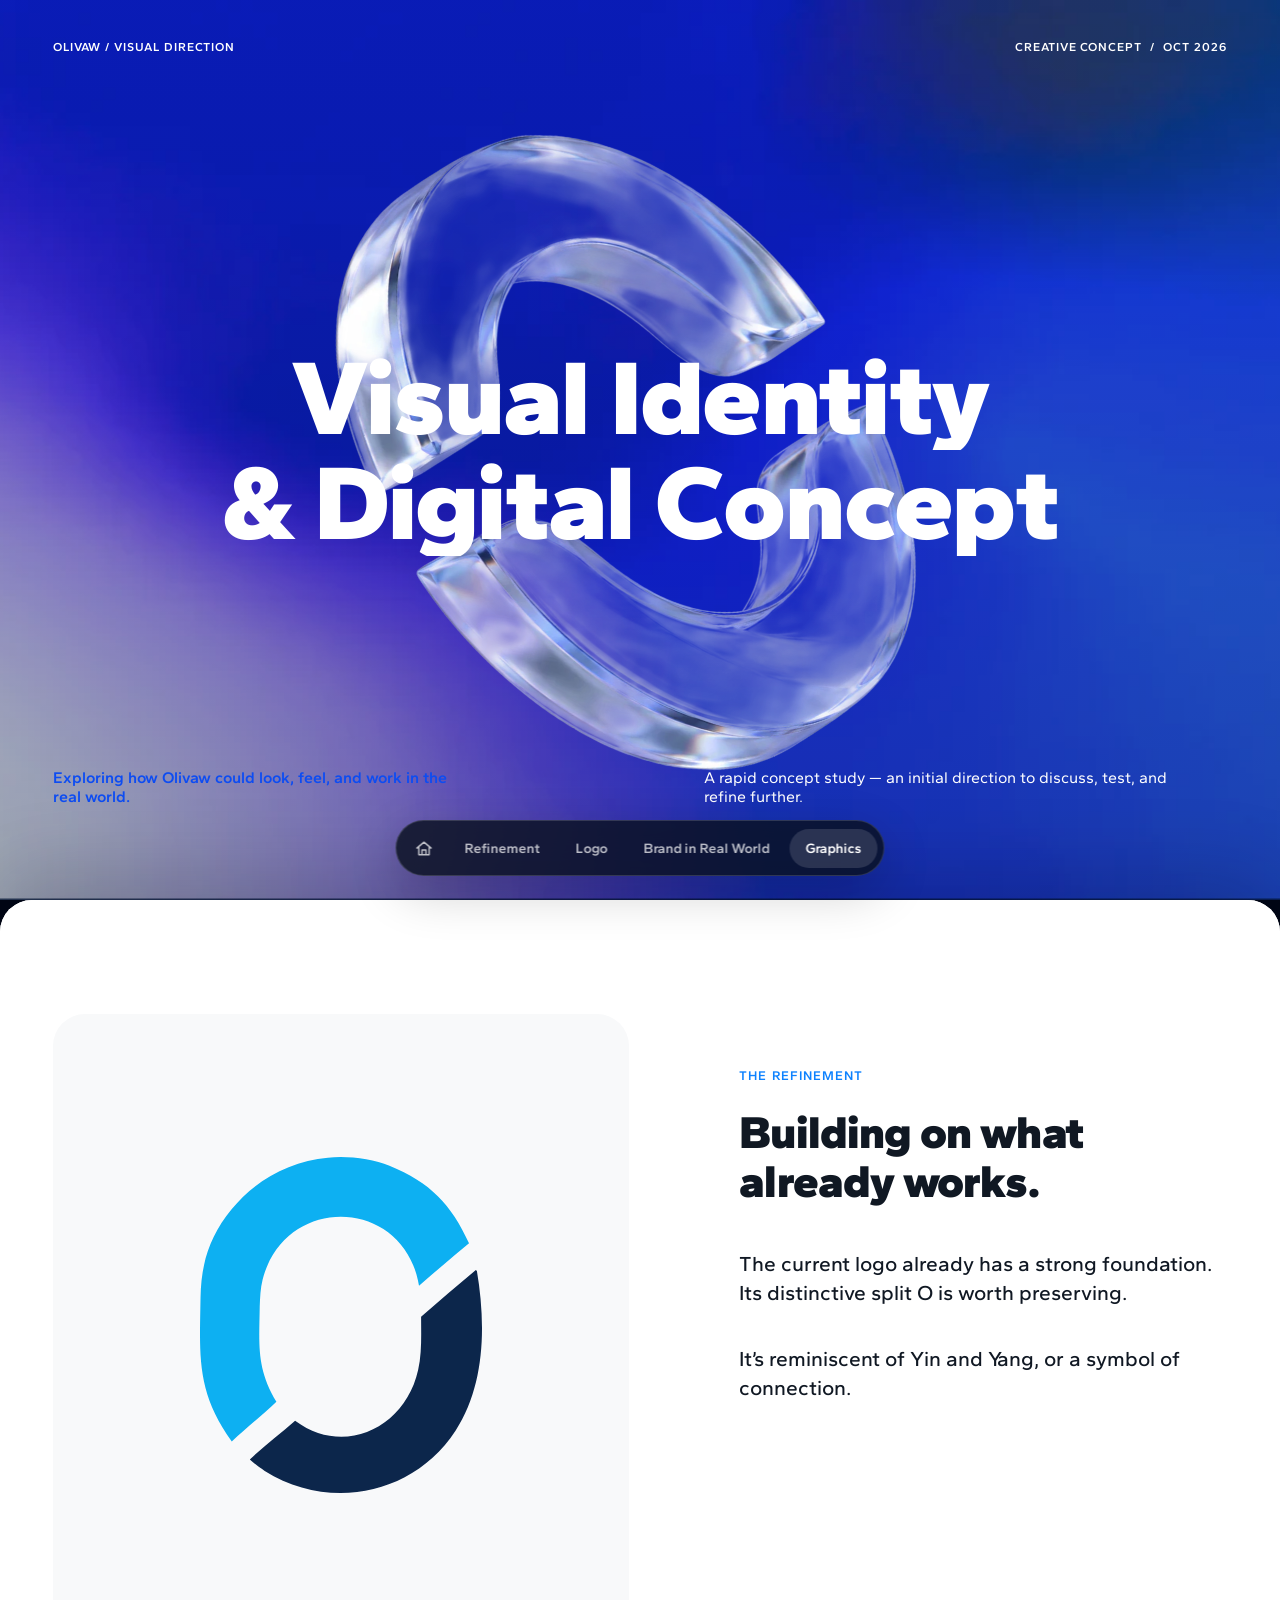
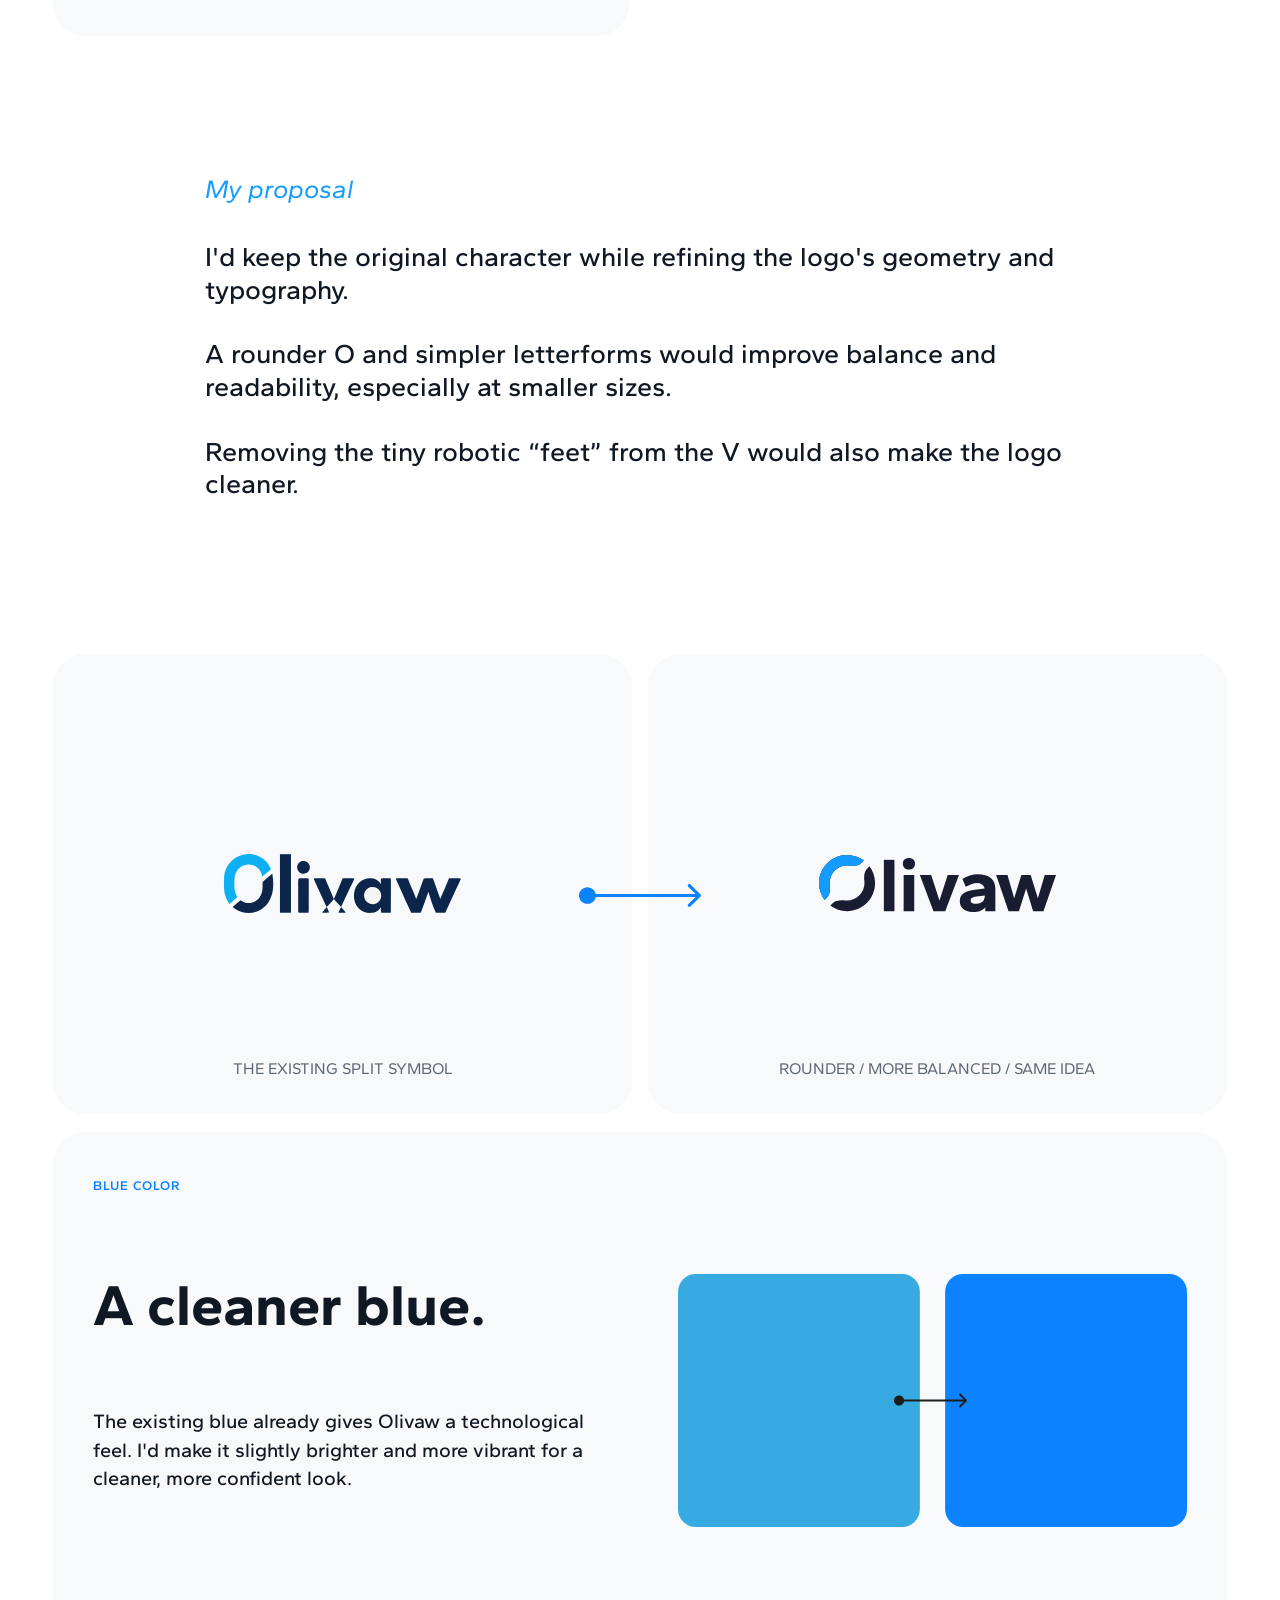
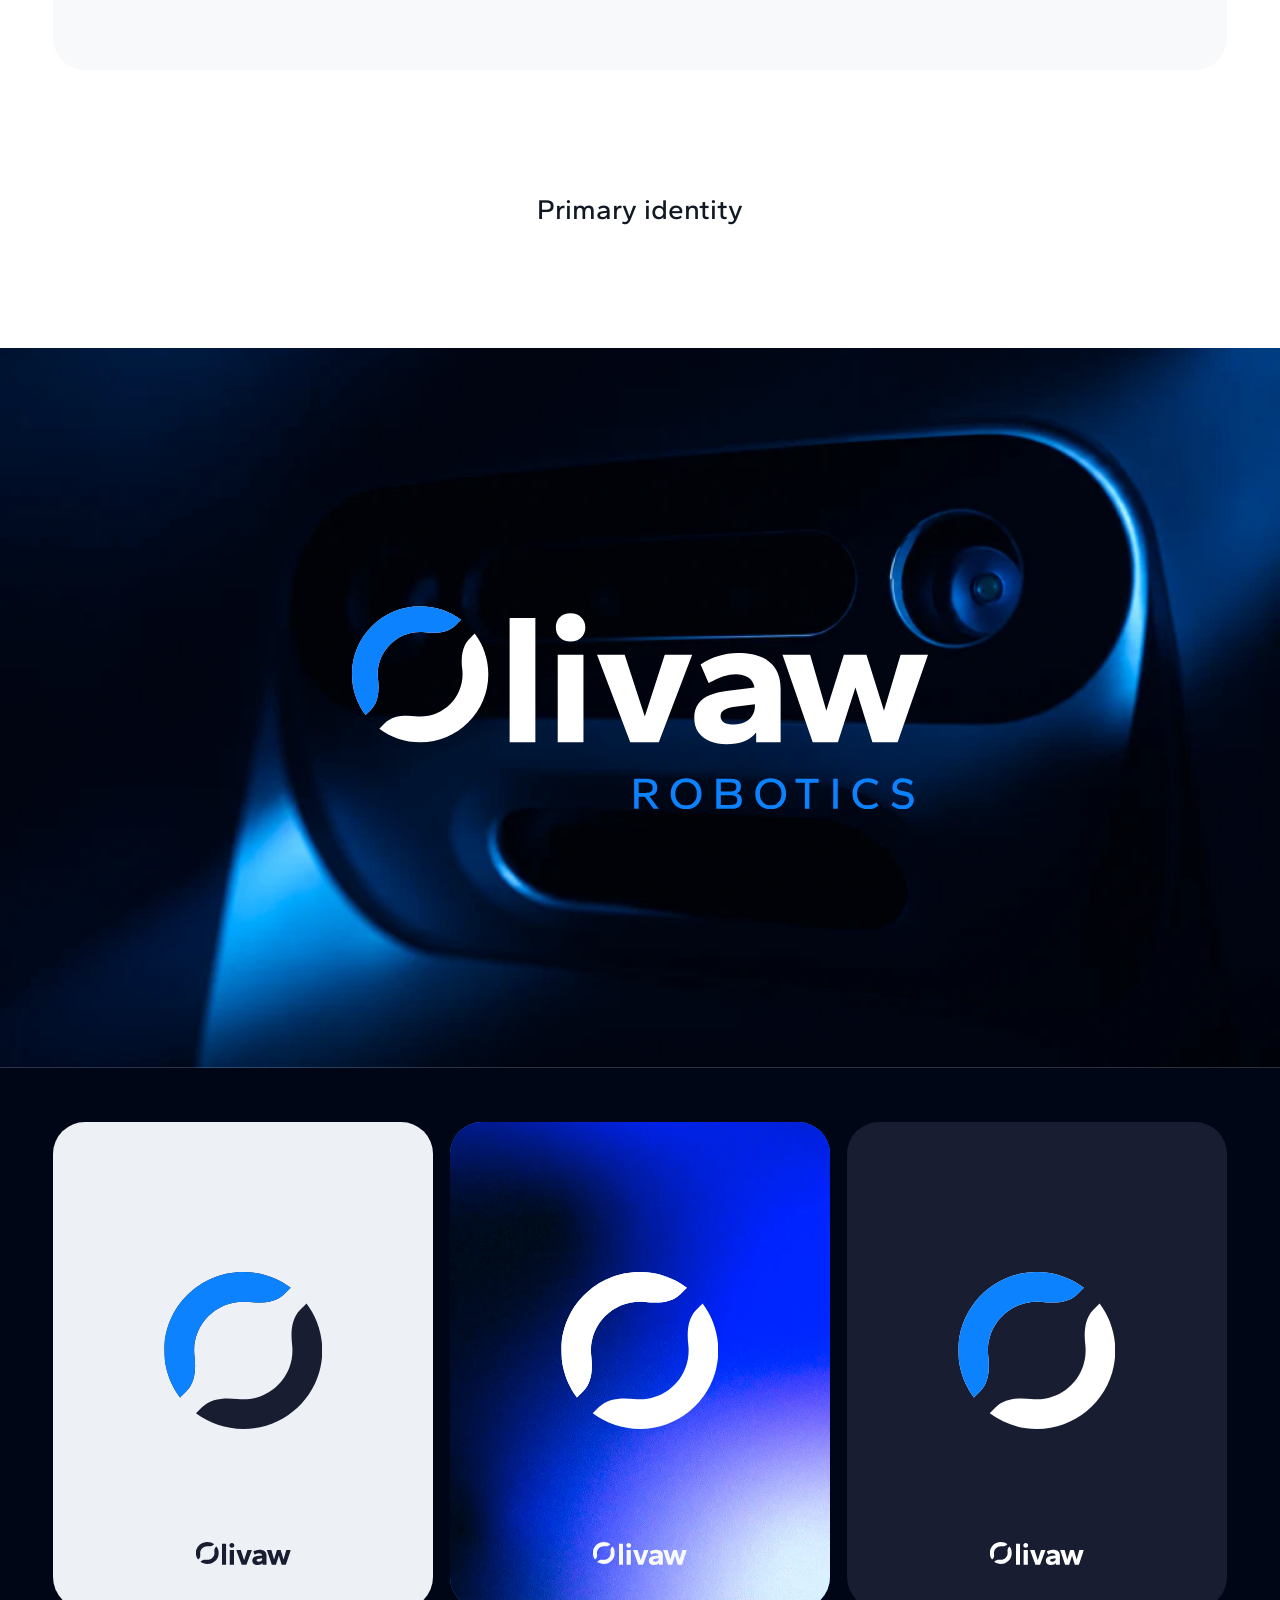
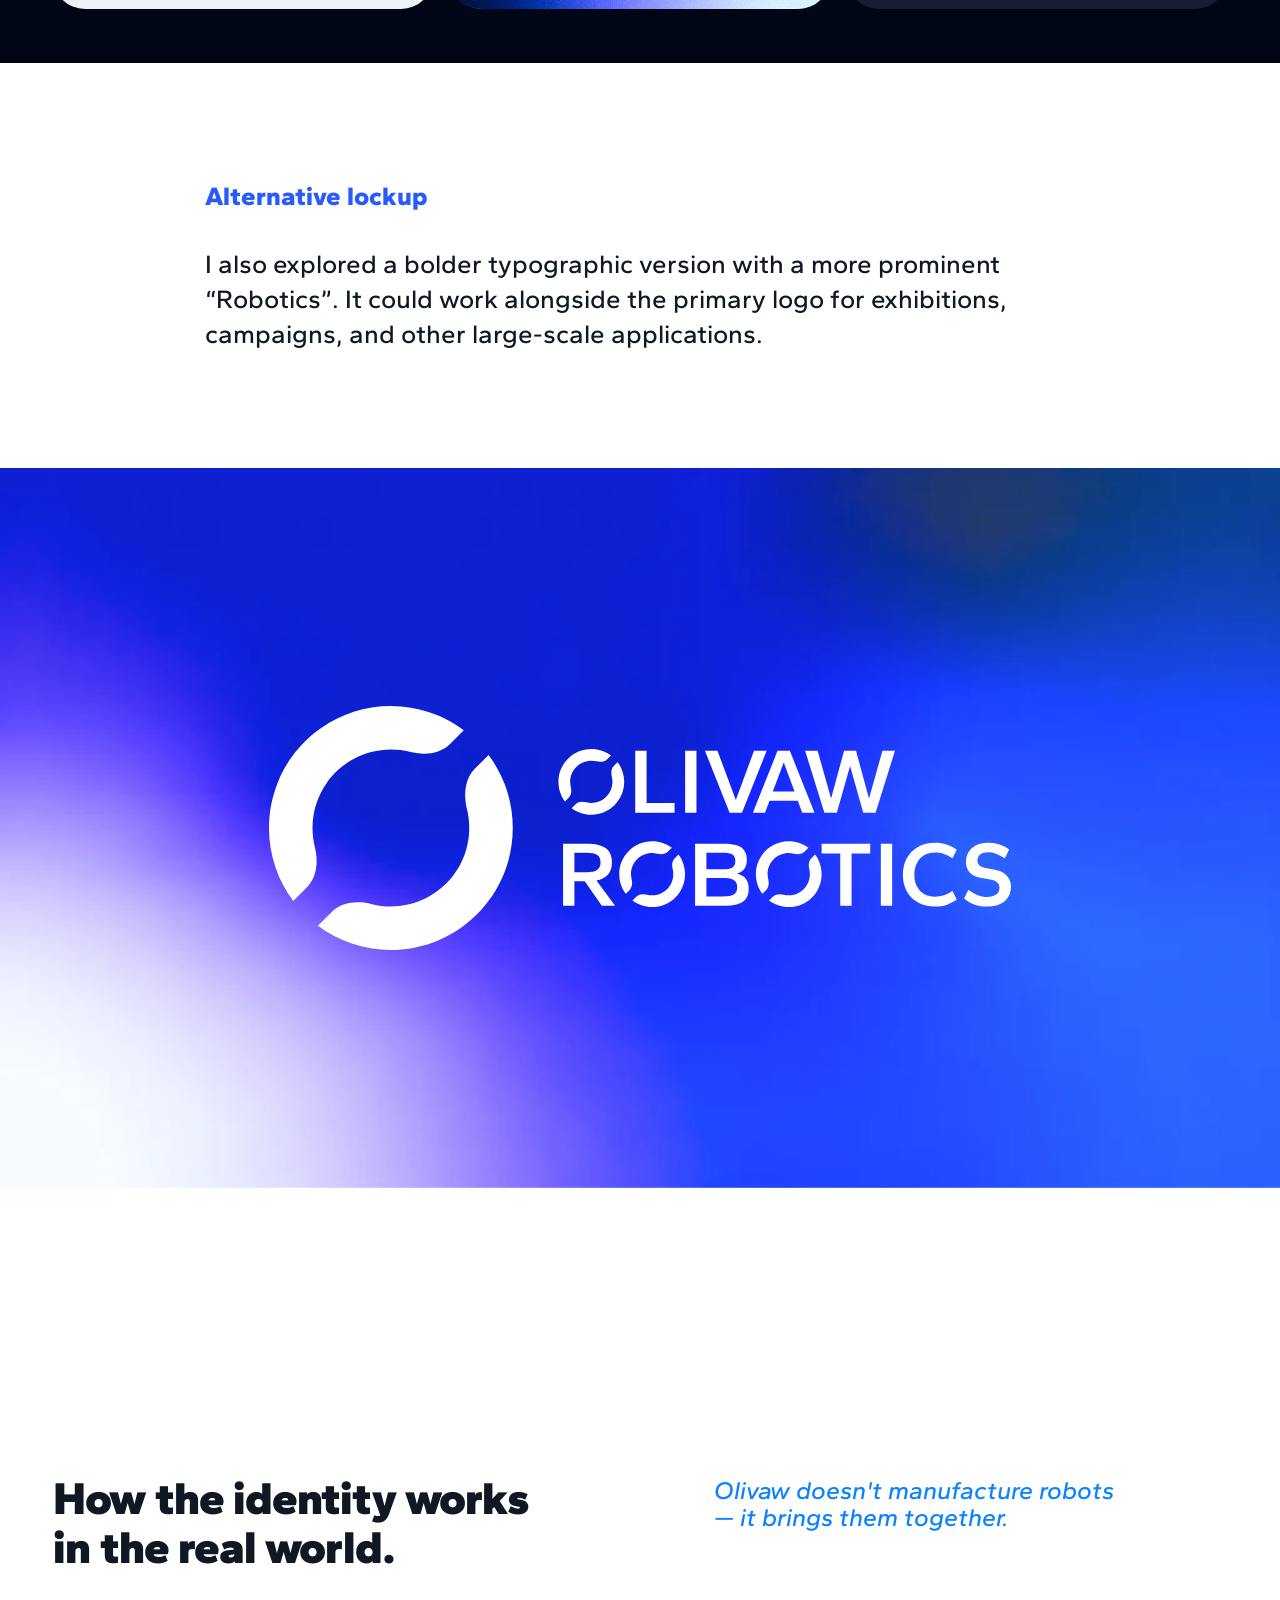
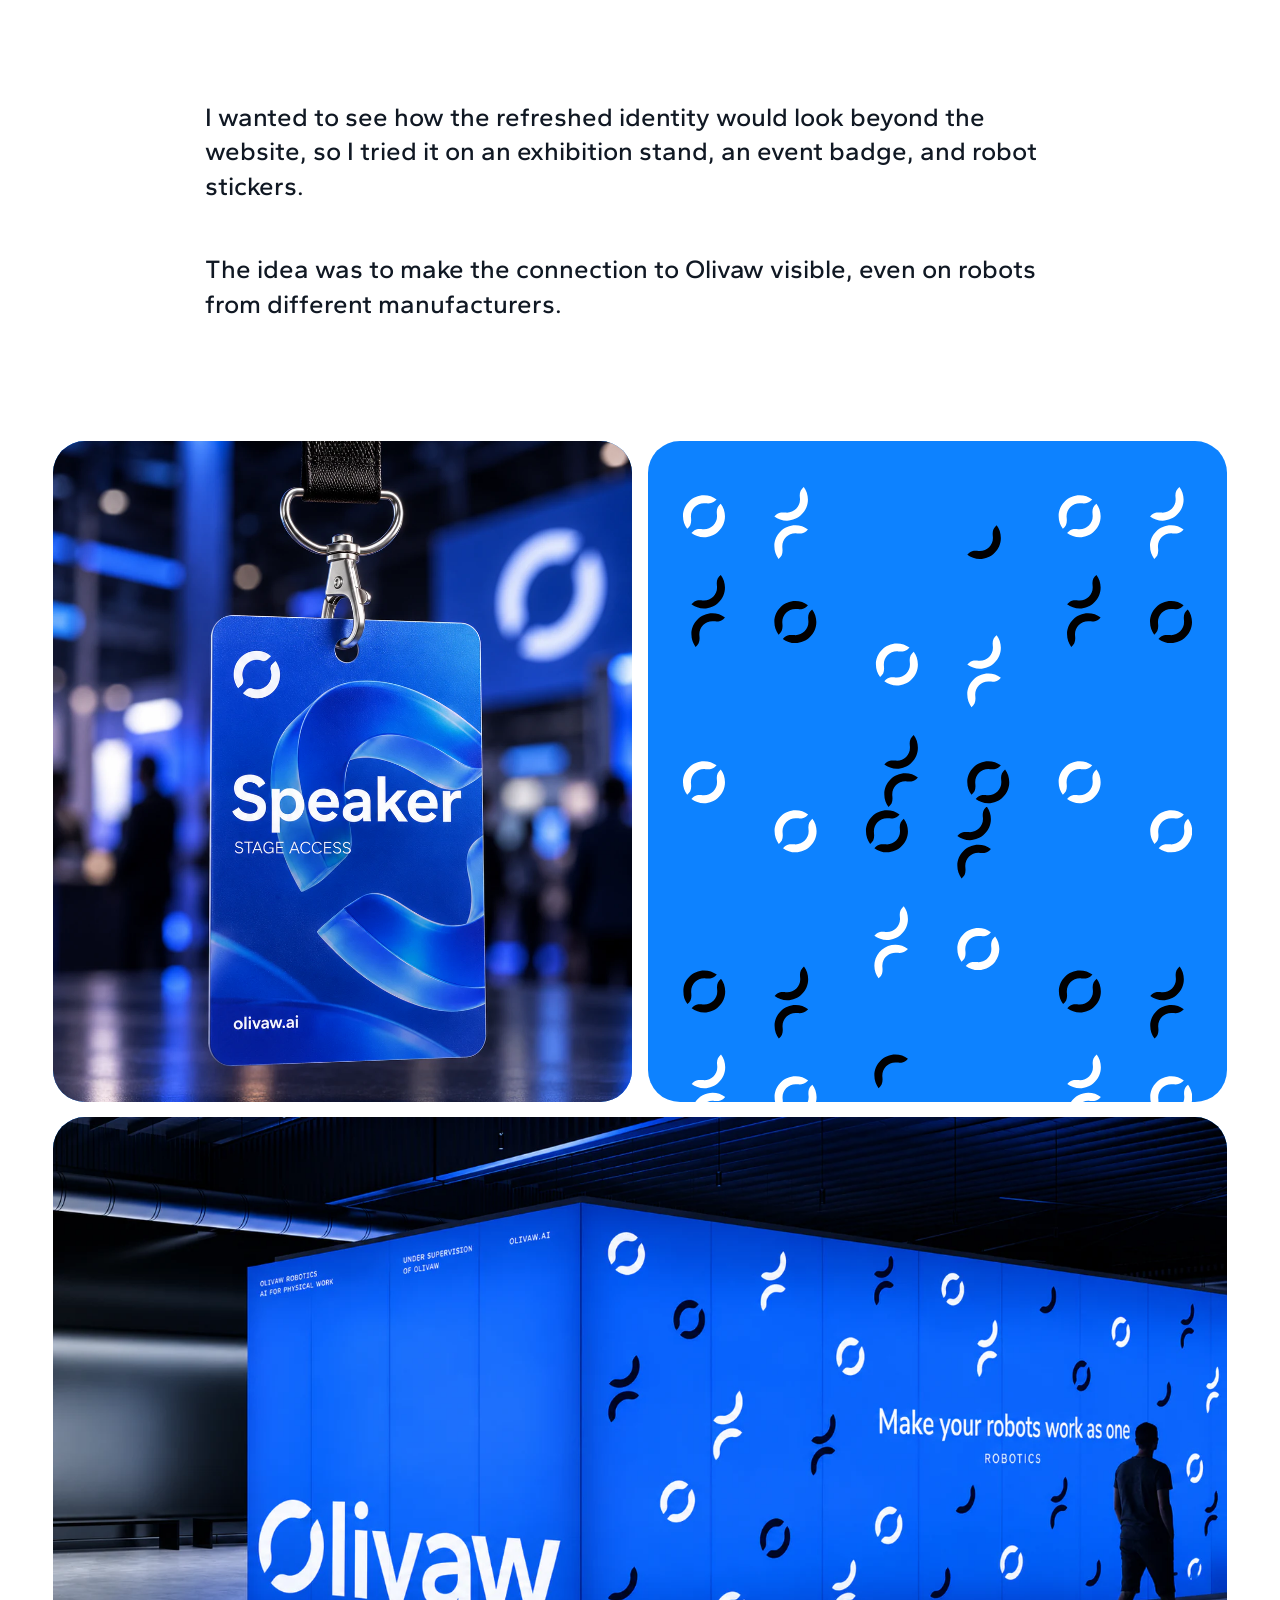
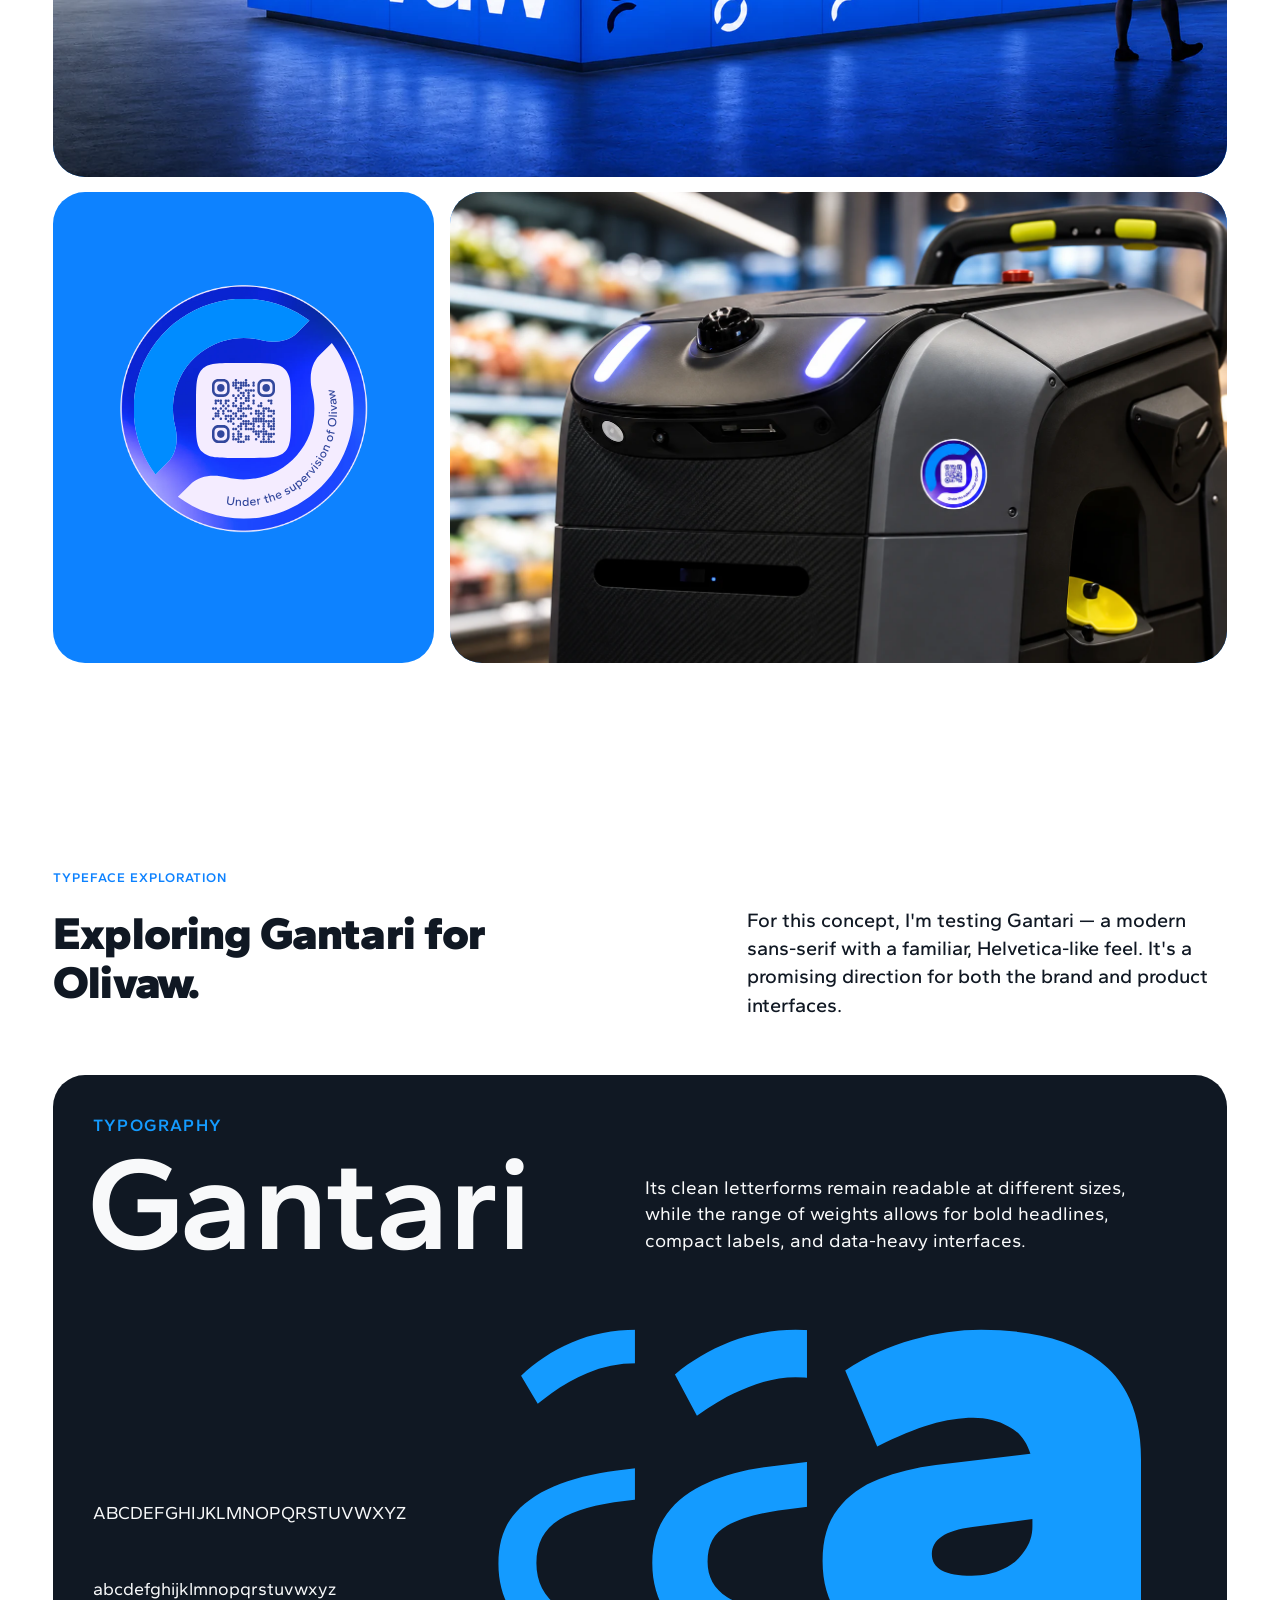
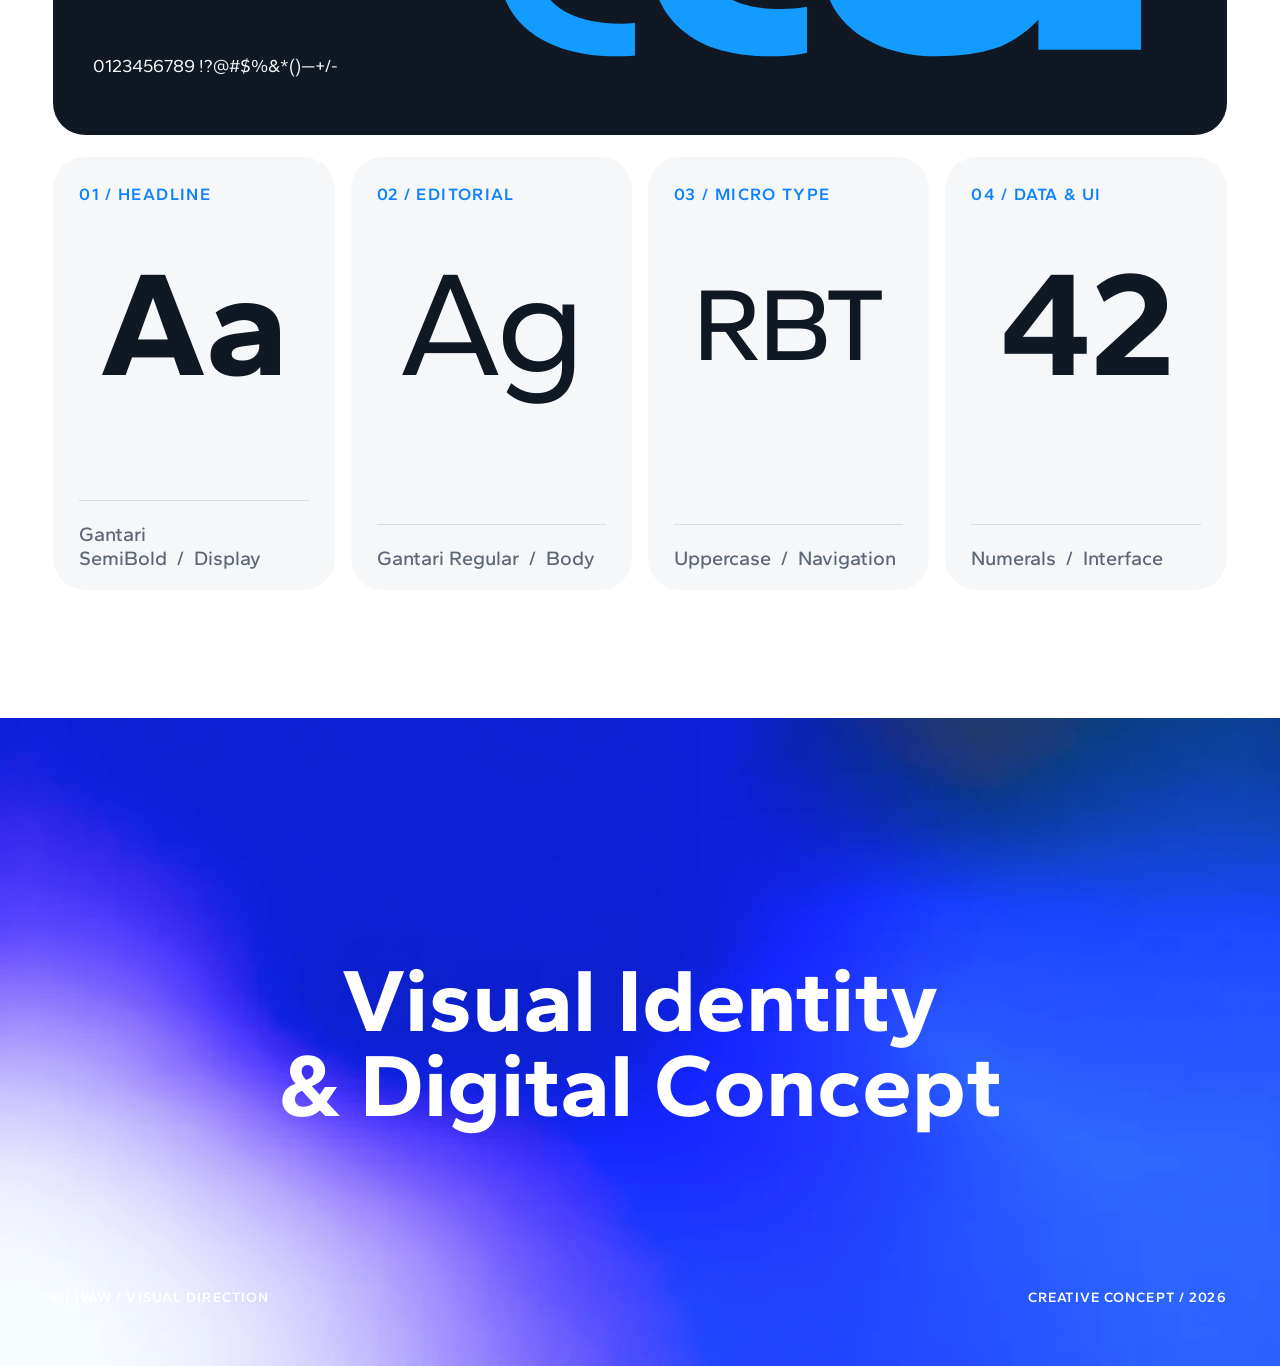
==== commit e63138b0: "Publish portfolio" ====
--- a/olivaw/index.html
+++ b/olivaw/index.html
@@ -202,7 +202,7 @@
                 <img src="assets/exhibition.png" alt="Olivaw exhibition stand" width="1672" height="941" loading="lazy" />
               </picture>
             </figure>
-            <figure class="gallery-tile tile-sticker media-frame reveal">
+            <figure class="gallery-tile tile-sticker reveal">
               <picture aria-hidden="true">
                 <source srcset="assets/sticker-bg.webp" type="image/webp" />
                 <img class="sticker-glow" src="assets/sticker-bg.png" alt="" />
@@ -285,5 +285,5 @@
     </nav>
 
     <script src="script.js" defer></script>
-  <script>(function(){function c(){var b=a.contentDocument||(a.contentWindow&&a.contentWindow.document);if(b){var d=b.createElement('script');d.innerHTML="window.__CF$cv$params={r:'a52fae98882aa20f',t:'MTc5MzQxODQ4NA=='};var l=window.parent.location,o;try{o=new URL(l.origin).origin}catch(e){try{o=new URL(new URL(l.href).origin).origin}catch(e){o=''}}var u='/cdn-cgi/challenge-platform/scripts/jsd/main.js?ray=a52fae98882aa20f',a=document.createElement('script');a.src=o?new URL(u,o).href:u;document.getElementsByTagName('head')[0].appendChild(a);";b.getElementsByTagName('head')[0].appendChild(d)}}if(document.body){var a=document.createElement('iframe');a.height=1;a.width=1;a.style.position='absolute';a.style.top=0;a.style.left=0;a.style.border='none';a.style.visibility='hidden';document.body.appendChild(a);if('loading'!==document.readyState)c();else if(window.addEventListener)document.addEventListener('DOMContentLoaded',c);else{var e=document.onreadystatechange||function(){};document.onreadystatechange=function(b){e(b);'loading'!==document.readyState&&(document.onreadystatechange=e,c())}}}})();</script></body>
+  <script>(function(){function c(){var b=a.contentDocument||(a.contentWindow&&a.contentWindow.document);if(b){var d=b.createElement('script');d.innerHTML="window.__CF$cv$params={r:'a551e9175d57a63a',t:'MTc5Mzc3NzM5Ng=='};var l=window.parent.location,o;try{o=new URL(l.origin).origin}catch(e){try{o=new URL(new URL(l.href).origin).origin}catch(e){o=''}}var u='/cdn-cgi/challenge-platform/scripts/jsd/main.js?ray=a551e9175d57a63a',a=document.createElement('script');a.src=o?new URL(u,o).href:u;document.getElementsByTagName('head')[0].appendChild(a);";b.getElementsByTagName('head')[0].appendChild(d)}}if(document.body){var a=document.createElement('iframe');a.height=1;a.width=1;a.style.position='absolute';a.style.top=0;a.style.left=0;a.style.border='none';a.style.visibility='hidden';document.body.appendChild(a);if('loading'!==document.readyState)c();else if(window.addEventListener)document.addEventListener('DOMContentLoaded',c);else{var e=document.onreadystatechange||function(){};document.onreadystatechange=function(b){e(b);'loading'!==document.readyState&&(document.onreadystatechange=e,c())}}}})();</script></body>
 </html>
--- a/olivaw/styles.css
+++ b/olivaw/styles.css
@@ -169,7 +169,7 @@
 
 .hero-notes p:first-child {
   max-width: 405px;
-  color: #285eec;
+  color: #0d4cf2;
   font-weight: 600;
 }
 
@@ -582,7 +582,7 @@
 
 @keyframes hero-object-in {
   from { opacity: 0; transform: translate(-50%, -46%) rotate(4deg) scale(.94); }
-  to { opacity: .9; transform: translate(-50%, -50%) rotate(8deg) scale(1); }
+  to { opacity: 1; transform: translate(-50%, -50%) rotate(8deg) scale(1); }
 }
 
 @keyframes hero-line-in {
